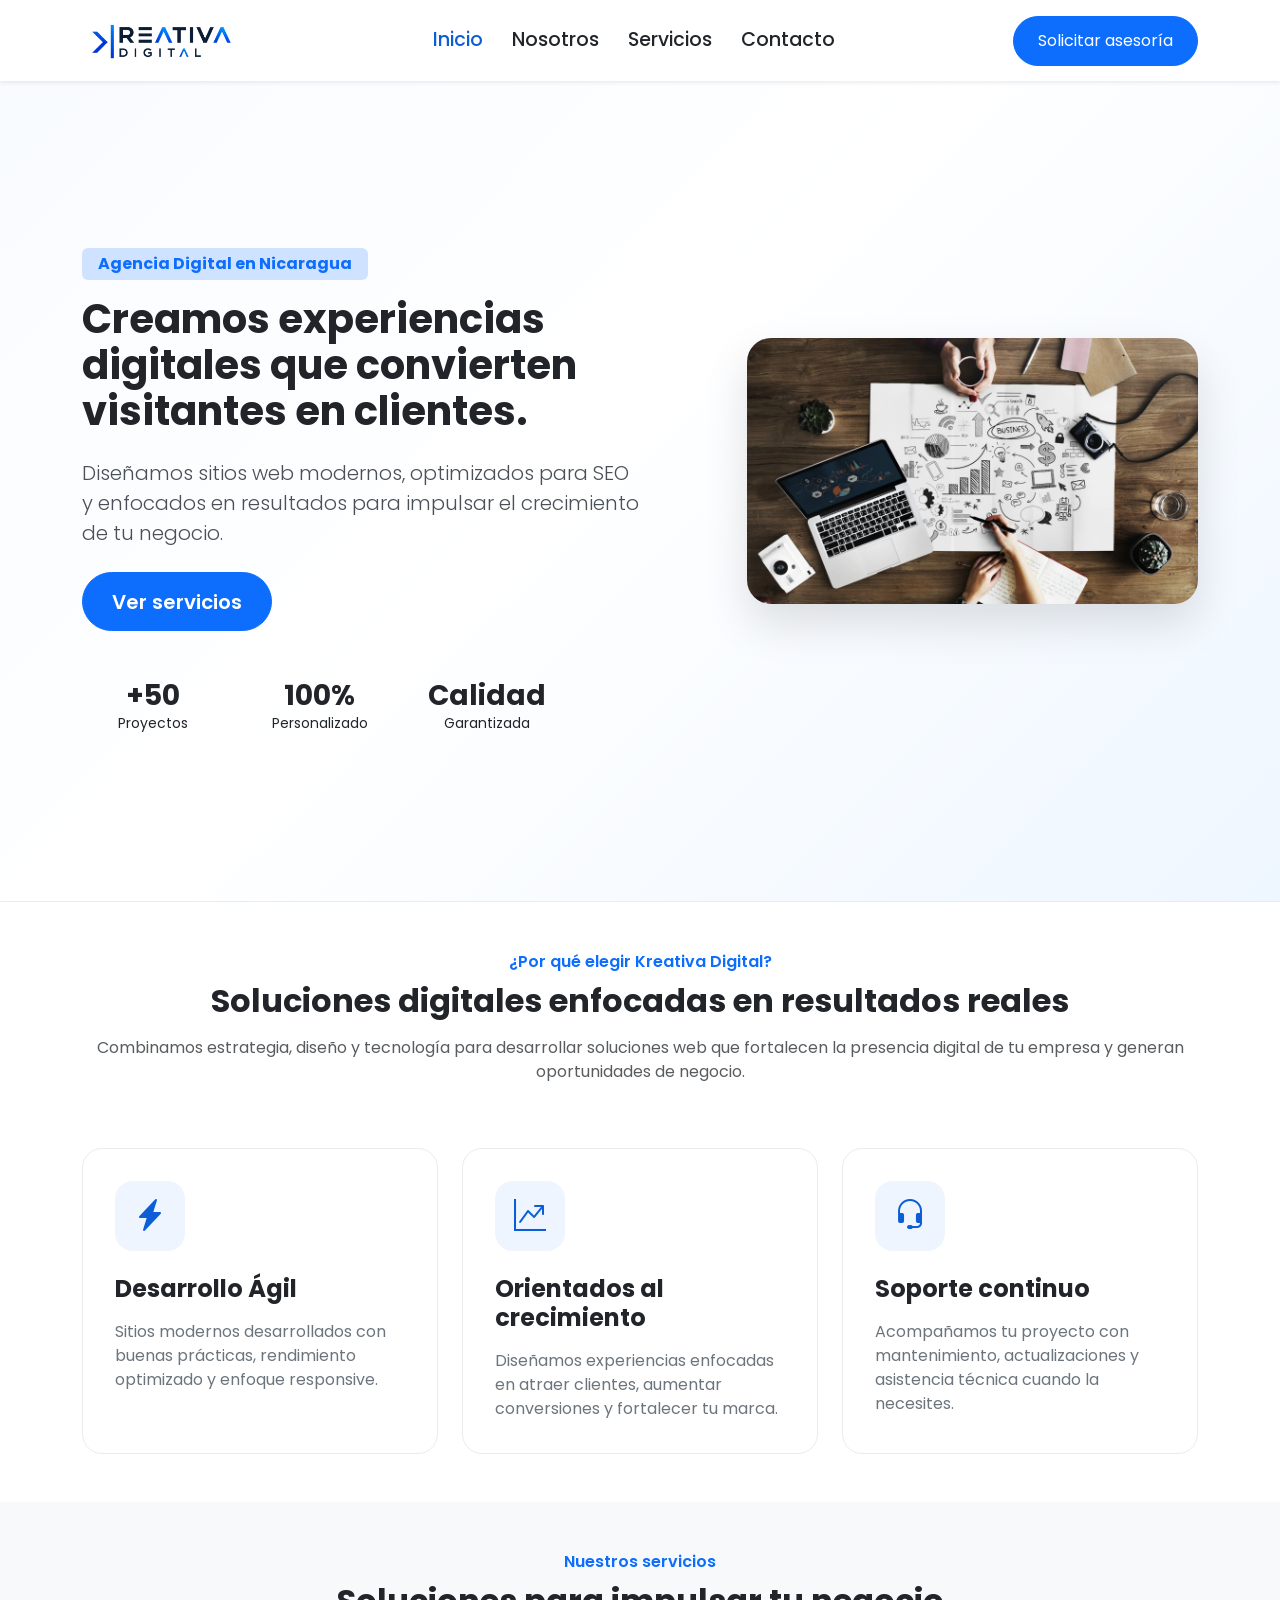
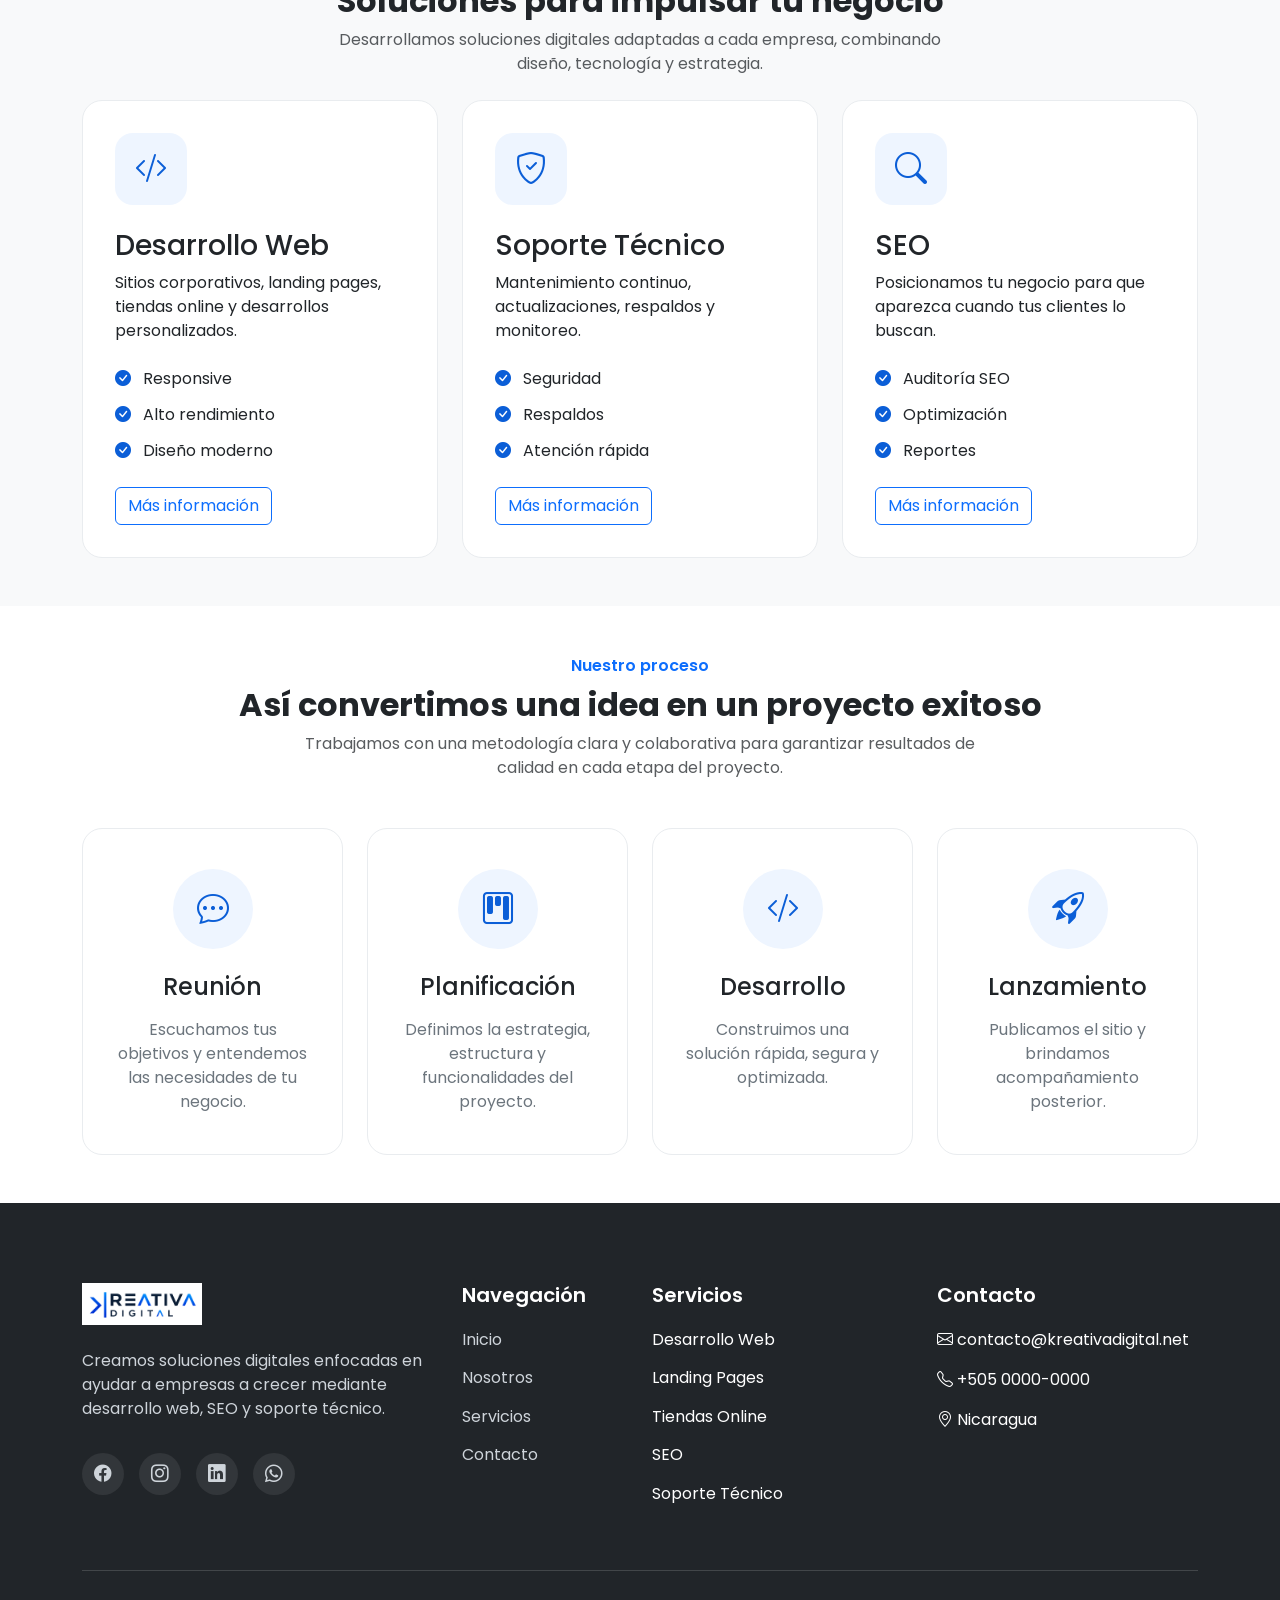
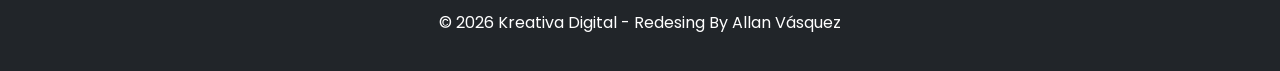
==== index.html @ 28e8c57c "Initial commit" ====
<!DOCTYPE html>
<html lang="es">

<head>

    <meta charset="UTF-8">
    <meta name="viewport" content="width=device-width, initial-scale=1">

    <title>Kreativa Digital | Desarrollo Web Profesional</title>

    <meta name="description"
        content="Desarrollo web profesional, SEO y soporte técnico para impulsar el crecimiento digital de tu negocio.">

    <!-- Bootstrap -->
    <link href="https://cdn.jsdelivr.net/npm/bootstrap@5.3.8/dist/css/bootstrap.min.css" rel="stylesheet">

    <!-- Bootstrap Icons -->
    <link rel="stylesheet"
        href="https://cdn.jsdelivr.net/npm/bootstrap-icons@1.13.1/font/bootstrap-icons.min.css">

    <!-- Google Fonts -->
    <link rel="preconnect" href="https://fonts.googleapis.com">

    <link rel="preconnect" href="https://fonts.gstatic.com" crossorigin>

    <link href="https://fonts.googleapis.com/css2?family=Poppins:wght@300;400;500;600;700&display=swap"
        rel="stylesheet">

    <!-- CSS -->
    <link rel="stylesheet" href="assets/css/variables.css">
    <link rel="stylesheet" href="assets/css/style.css">
    <link rel="stylesheet" href="assets/css/responsive.css">

</head>

<body>

    <!-- Navbar -->
     
    <header class="sticky-top">
    <nav id="mainNavbar" class="navbar navbar-expand-lg navbar-light bg-white shadow-sm py-6">
        <div class="container">

            <!-- Logo -->
            <a class="navbar-brand fw-bold" href="index.html">
                <img
                    src="assets/img/logo/logo.png"
                    alt="Kreativa Digital"
                    height="42">
            </a>

            <!-- Botón móvil -->
            <button
                class="navbar-toggler"
                type="button"
                data-bs-toggle="collapse"
                data-bs-target="#navbarContent"
                aria-controls="navbarContent"
                aria-expanded="false"
                aria-label="Abrir menú">

                <span class="navbar-toggler-icon"></span>

            </button>

            <!-- Menú -->

            <div class="collapse navbar-collapse" id="navbarContent">

                <ul class="navbar-nav mx-auto mb-2 mb-lg-0">

                    <li class="nav-item">
                        <a class="nav-link active" href="index.html">
                            Inicio
                        </a>
                    </li>

                    <li class="nav-item">
                        <a class="nav-link" href="nosotros.html">
                            Nosotros
                        </a>
                    </li>

                    <li class="nav-item">
                        <a class="nav-link" href="servicios.html">
                            Servicios
                        </a>
                    </li>

                    <li class="nav-item">
                        <a class="nav-link" href="contacto.html">
                            Contacto
                        </a>
                    </li>

                </ul>

                <a
                    href="contacto.html"
                    class="btn btn-primary px-4">

                    Solicitar asesoría

                </a>

            </div>

        </div>
    </nav>
</header>


    <main>

        <!-- Hero -->

        <section id="hero" class="py-5">
    <div class="container">

        <div class="row align-items-center gy-5">

            <!-- Contenido -->

            <div class="col-lg-7">

                <span class="badge bg-primary-subtle text-primary mb-3 px-3 py-2">
                    Agencia Digital en Nicaragua
                </span>

                <h1 class="display-4.5 fw-bold mb-4">
                    Creamos experiencias digitales que convierten visitantes en clientes.
                </h1>

                <p class="lead mb-4">
                    Diseñamos sitios web modernos, optimizados para SEO y enfocados en resultados para impulsar el crecimiento de tu negocio.
                </p>

                <div class="d-flex flex-wrap gap-3 mb-5">


                    <a href="servicios.html" class="btn btn-primary btn-lg">
                        Ver servicios
                    </a>

                </div>

                <div class="row text-center mt-5 hero-stats">

                    <div class="col-4">
                        <h3 class="fw-bold mb-0">+50</h3>
                        <small>Proyectos</small>
                    </div>

                    <div class="col-4">
                        <h3 class="fw-bold mb-0">100%</h3>
                        <small>Personalizado</small>
                    </div>

                    <div class="col-4">
                        <h3 class="fw-bold mb-0">Calidad</h3>
                        <small>Garantizada</small>
                    </div>

                </div>

            </div>

            <!-- Imagen -->

           <div class="col-lg-5 text-center">

    <img
        src="assets/img/hero/hero.webp"
        alt="Equipo de Kreativa Digital trabajando en proyectos digitales"
        class="img-fluid hero-image">

</div>

        </div>

    </div>
</section>

        <!-- Value Proposition -->
        <section id="value-proposition" class="py-5">

    <div class="container">

        <!-- Encabezado -->

        <div class="row justify-content-center text-center mb-5">

            <div class="col-lg-7.5">

                <span class="text-primary fw-semibold">
                    ¿Por qué elegir Kreativa Digital?
                </span>

                <h2 class="fw-bold mt-2 mb-3">
                    Soluciones digitales enfocadas en resultados reales
                </h2>

                <p class="text-muted">
                    Combinamos estrategia, diseño y tecnología para desarrollar
                    soluciones web que fortalecen la presencia digital de tu empresa
                    y generan oportunidades de negocio.
                </p>

            </div>

        </div>

        <!-- Tarjetas -->

        <div class="row g-4">

            <!-- Card 1 -->

            <div class="col-md-6 col-lg-4">

                <div class="value-card h-100">

                    <div class="value-icon">
                        <i class="bi bi-lightning-charge-fill"></i>
                    </div>

                    <h4>Desarrollo Ágil</h4>

                    <p>
                        Sitios modernos desarrollados con buenas prácticas,
                        rendimiento optimizado y enfoque responsive.
                    </p>

                </div>

            </div>

            <!-- Card 2 -->

            <div class="col-md-6 col-lg-4">

                <div class="value-card h-100">

                    <div class="value-icon">
                        <i class="bi bi-graph-up-arrow"></i>
                    </div>

                    <h4>Orientados al crecimiento</h4>

                    <p>
                        Diseñamos experiencias enfocadas en atraer clientes,
                        aumentar conversiones y fortalecer tu marca.
                    </p>

                </div>

            </div>

            <!-- Card 3 -->

            <div class="col-md-6 col-lg-4">

                <div class="value-card h-100">

                    <div class="value-icon">
                        <i class="bi bi-headset"></i>
                    </div>

                    <h4>Soporte continuo</h4>

                    <p>
                        Acompañamos tu proyecto con mantenimiento,
                        actualizaciones y asistencia técnica cuando la necesites.
                    </p>

                </div>

            </div>

        </div>

    </div>

</section>


        <!-- Featured Services -->

        <section id="featured-services" class="py-5">

    <div class="container">

        <div class="text-center mb-4">

            <span class="text-primary fw-semibold">
                Nuestros servicios
            </span>

            <h2 class="fw-bold mt-2">
                Soluciones para impulsar tu negocio
            </h2>

            <p class="text-muted mx-auto" style="max-width:650px;">
                Desarrollamos soluciones digitales adaptadas a cada empresa,
                combinando diseño, tecnología y estrategia.
            </p>

        </div>

        <div class="row g-4">

            <!-- Desarrollo Web -->

            <div class="col-lg-4">

                <div class="service-card h-100">

                    <div class="service-icon">
                        <i class="bi bi-code-slash"></i>
                    </div>

                    <h3>Desarrollo Web</h3>

                    <p>
                        Sitios corporativos, landing pages,
                        tiendas online y desarrollos personalizados.
                    </p>

                    <ul class="list-unstyled">

                        <li><i class="bi bi-check-circle-fill"></i> Responsive</li>

                        <li><i class="bi bi-check-circle-fill"></i> Alto rendimiento</li>

                        <li><i class="bi bi-check-circle-fill"></i> Diseño moderno</li>

                    </ul>

                    <a href="servicios.html" class="btn btn-outline-primary">
                        Más información
                    </a>

                </div>

            </div>

            <!-- Soporte -->

            <div class="col-lg-4">

                <div class="service-card h-100">

                    <div class="service-icon">

                        <i class="bi bi-shield-check"></i>

                    </div>

                    <h3>Soporte Técnico</h3>

                    <p>

                        Mantenimiento continuo,
                        actualizaciones,
                        respaldos y monitoreo.

                    </p>

                    <ul class="list-unstyled">

                        <li><i class="bi bi-check-circle-fill"></i> Seguridad</li>

                        <li><i class="bi bi-check-circle-fill"></i> Respaldos</li>

                        <li><i class="bi bi-check-circle-fill"></i> Atención rápida</li>

                    </ul>

                    <a href="servicios.html" class="btn btn-outline-primary">

                        Más información

                    </a>

                </div>

            </div>

            <!-- SEO -->

            <div class="col-lg-4">

                <div class="service-card h-100">

                    <div class="service-icon">

                        <i class="bi bi-search"></i>

                    </div>

                    <h3>SEO</h3>

                    <p>

                        Posicionamos tu negocio para que
                        aparezca cuando tus clientes lo buscan.

                    </p>

                    <ul class="list-unstyled">

                        <li><i class="bi bi-check-circle-fill"></i> Auditoría SEO</li>

                        <li><i class="bi bi-check-circle-fill"></i> Optimización</li>

                        <li><i class="bi bi-check-circle-fill"></i> Reportes</li>

                    </ul>

                    <a href="servicios.html" class="btn btn-outline-primary">

                        Más información

                    </a>

                </div>

            </div>

        </div>

    </div>

</section>

        <!-- Why Choose Us -->



        <!-- Process -->

        <section id="work-process" class="py-5">

    <div class="container">

        <div class="text-center mb-5">

            <span class="text-primary fw-semibold">
                Nuestro proceso
            </span>

            <h2 class="fw-bold mt-2">
                Así convertimos una idea en un proyecto exitoso
            </h2>

            <p class="text-muted mx-auto" style="max-width:700px;">
                Trabajamos con una metodología clara y colaborativa para garantizar
                resultados de calidad en cada etapa del proyecto.
            </p>

        </div>

        <div class="row g-4">

            <div class="col-md-6 col-lg-3">

                <div class="process-card">

                    

                    <div class="process-icon">
                        <i class="bi bi-chat-dots"></i>
                    </div>

                    <h4>Reunión</h4>

                    <p>
                        Escuchamos tus objetivos y entendemos las necesidades de tu negocio.
                    </p>

                </div>

            </div>

            <div class="col-md-6 col-lg-3">

                <div class="process-card">

                    

                    <div class="process-icon">
                        <i class="bi bi-kanban"></i>
                    </div>

                    <h4>Planificación</h4>

                    <p>
                        Definimos la estrategia, estructura y funcionalidades del proyecto.
                    </p>

                </div>

            </div>

            <div class="col-md-6 col-lg-3">

                <div class="process-card">

                    

                    <div class="process-icon">
                        <i class="bi bi-code-slash"></i>
                    </div>

                    <h4>Desarrollo</h4>

                    <p>
                        Construimos una solución rápida, segura y optimizada.
                    </p>

                </div>

            </div>

            <div class="col-md-6 col-lg-3">

                <div class="process-card">

                   

                    <div class="process-icon">
                        <i class="bi bi-rocket-takeoff"></i>
                    </div>

                    <h4>Lanzamiento</h4>

                    <p>
                        Publicamos el sitio y brindamos acompañamiento posterior.
                    </p>

                </div>

            </div>

        </div>

    </div>

</section>

        <!-- Clients -->



        <!-- Testimonials -->

    </main>



    <!-- Footer -->

    <footer id="footer">

    <div class="container">

        <div class="row gy-5">

            <!-- Empresa -->

            <div class="col-lg-4">

                <a href="index.html" class="footer-logo">

                    <img
                        src="assets/img/logo/logo.png"
                        alt="Kreativa Digital"
                        height="42">

                </a>

                <p class="mt-4">

                    Creamos soluciones digitales enfocadas en ayudar a empresas
                    a crecer mediante desarrollo web, SEO y soporte técnico.

                </p>

                <div class="social-links">

                    <a href="#"><i class="bi bi-facebook"></i></a>

                    <a href="#"><i class="bi bi-instagram"></i></a>

                    <a href="#"><i class="bi bi-linkedin"></i></a>

                    <a href="#"><i class="bi bi-whatsapp"></i></a>

                </div>

            </div>

            <!-- Navegación -->

            <div class="col-lg-2 col-md-6">

                <h5>Navegación</h5>

                <ul class="list-unstyled">

                    <li><a href="index.html">Inicio</a></li>

                    <li><a href="nosotros.html">Nosotros</a></li>

                    <li><a href="servicios.html">Servicios</a></li>

                    <li><a href="contacto.html">Contacto</a></li>

                </ul>

            </div>

            <!-- Servicios -->

            <div class="col-lg-3 col-md-6">

                <h5>Servicios</h5>

                <ul class="list-unstyled">

                    <li>Desarrollo Web</li>

                    <li>Landing Pages</li>

                    <li>Tiendas Online</li>

                    <li>SEO</li>

                    <li>Soporte Técnico</li>

                </ul>

            </div>

            <!-- Contacto -->

            <div class="col-lg-3">

                <h5>Contacto</h5>

                <ul class="list-unstyled">

                    <li>
                        <i class="bi bi-envelope"></i>
                        contacto@kreativadigital.net
                    </li>

                    <li class="mt-3">
                        <i class="bi bi-telephone"></i>
                        +505 0000-0000
                    </li>

                    <li class="mt-3">
                        <i class="bi bi-geo-alt"></i>
                        Nicaragua
                    </li>

                </ul>

            </div>

        </div>

        <hr>

        <div class="text-center py-3">

            © 2026 Kreativa Digital - Redesing By Allan Vásquez

        </div>

    </div>

</footer>

    <script src="https://cdn.jsdelivr.net/npm/bootstrap@5.3.8/dist/js/bootstrap.bundle.min.js"></script>

    <script src="assets/js/main.js"></script>

</body>

</html>
---- assets/css/variables.css ----
:root{

    --primary-color:#0B5ED7;
    --secondary-color:#F8F9FA;
    --accent-color:#FFC107;

    --dark:#212529;
    --white:#FFFFFF;
    --gray:#6C757D;

    --font-family:'Poppins',sans-serif;

    --transition:.3s ease;

    --container-width:1200px;

}
---- assets/css/style.css ----
body{

    font-family:var(--font-family);
    color:var(--dark);
    background:var(--white);
    overflow-x:hidden;

}

section{

    padding:100px 0;

}

img{

    max-width:100%;
    display:block;

}

a{

    text-decoration:none;

}

.btn{

    transition:var(--transition);

}
/* ==========================
   NAVBAR
========================== */

.navbar {
    transition: all .3s ease;
}

.navbar-brand img {
    height: 55px;
    
}

.navbar-nav .nav-link {
    font-weight: 500;
    color: var(--dark);
    margin: 0 .4rem;
    transition: var(--transition);
    font-size:1.2rem;
}

.navbar-nav .nav-link:hover,
.navbar-nav .nav-link.active {
    color: var(--primary-color);
}

.navbar .btn {
    border-radius: 45px;
     padding:.75rem 1.9rem;
}

.navbar-toggler {

    width:46px;

    height:46px;

    border-radius:12px;

    background:#f5f8fc;


}

.navbar-toggler:focus {
    box-shadow: none;
}

/* ==========================
   HERO
========================== */

#hero {
    min-height: calc(100vh - 80px);
    display: flex;
    align-items: center;
    background: linear-gradient(
        135deg,
        #f8fbff 0%,
        #ffffff 45%,
        #eef6ff 100%
    );
}

#hero h1 {
    line-height: 1.15;
    max-width: 520px;
}
#hero .badge{
    font-size: 1rem;
}
#hero .lead {
    max-width: 560px;
}
#hero .lead{
    color: #495057;
}
#hero .btn {
    border-radius: 50px;
    padding: .85rem 1.8rem;
    font-weight: 600;
}
#hero .row h3{
    margin-bottom: .35rem;
}
#hero .col-4{
    display: flex;
    flex-direction: column;
    align-items: center;
}
#hero .col-4 h3,
#hero .col-4 small{
    text-align: center;
    width: 100%;
}
#hero img {
    max-width: 600px;
    margin-inline: auto;
}
.hero-stats{
    max-width: 500px;
}
.hero-image{
    transform: translateY(-20px);
}
/*==========================
HERO IMAGE
==========================*/

.hero-image{
    width: 100%;
    max-width: 800px;
    height: auto;
    display: block;
    margin: 0 auto;
    border-radius: 24px;
    box-shadow: 0 20px 45px rgba(0,0,0,.12);
}

/* ==========================
   VALUE PROPOSITION
========================== */

#value-proposition{
    background:#ffffff;
    border-top:1px solid #e9ecef;
}

.value-card{

    background:#ffffff;

    border:1px solid #e9ecef;

    border-radius:20px;

    padding:2rem;

    transition:all .3s ease;

    height:100%;

}

.value-card:hover{

    transform:translateY(-4px);

    border-color:var(--primary-color);

    box-shadow:0 18px 35px rgba(13,110,253,.12);


}

.value-icon{

    width:70px;

    height:70px;

    border-radius:18px;

    background:#eef5ff;

    color:var(--primary-color);

    display:flex;

    justify-content:center;

    align-items:center;

    font-size:2rem;

    margin-bottom:1.5rem;

}

.value-card h4{

    margin-bottom:1rem;

    font-weight:700;

}

.value-card p{

    margin:0;

    color:#6c757d;

}
/* ==========================
   FEATURED SERVICES
========================== */

#featured-services{

    background:#f8f9fa;

}

.service-card{

    background:#fff;

    border-radius:20px;

    padding:2rem;

    border:1px solid #e9ecef;

    transition:all .3s ease;

}

.service-card:hover{

    transform:translateY(-4px);

    border-color:var(--primary-color);

    box-shadow:0 18px 35px rgba(13,110,253,.12);

}

.service-icon{

    width:72px;

    height:72px;

    border-radius:18px;

    background:#eef5ff;

    color:var(--primary-color);

    display:flex;

    justify-content:center;

    align-items:center;

    font-size:2rem;

    margin-bottom:1.5rem;

}

.service-card ul{

    margin:1.5rem 0;

}

.service-card li{

    margin-bottom:.75rem;

}

.service-card li i{

    color:var(--primary-color);

    margin-right:.5rem;

}
/* ==========================
   WORK PROCESS
========================== */

#work-process{
    background:#ffffff;
}

.process-card{

    position:relative;

    background:#ffffff;

    border:1px solid #e9ecef;

    border-radius:20px;

    padding:2.5rem 2rem;

    text-align:center;

    height:100%;

    transition:.3s;

}

.process-card:hover{

    transform:translateY(-5px);

    border-color:var(--primary-color);

    box-shadow:0 18px 35px rgba(13,110,253,.12);

}

.process-number{

    position:absolute;

    top:20px;

    right:20px;

    font-size:.9rem;

    font-weight:700;

    color:#adb5bd;

}

.process-icon{

    width:80px;

    height:80px;

    margin:auto;

    margin-bottom:1.5rem;

    border-radius:50%;

    background:#eef5ff;

    color:var(--primary-color);

    display:flex;

    align-items:center;

    justify-content:center;

    font-size:2rem;

}

.process-card h4{

    margin-bottom:1rem;

}

.process-card p{

    color:#6c757d;

    margin:0;

}
/* ==========================
   FOOTER
========================== */

#footer{

    background:#212529;

    color:#ffffff;

    padding:80px 0 20px;

}

#footer p{

    color:#ced4da;

}

#footer h5{

    margin-bottom:1.3rem;

    font-weight:600;

}

#footer ul li{

    margin-bottom:.9rem;

}

#footer a{

    color:#ced4da;

    transition:.3s;

}

#footer a:hover{

    color:#ffffff;

}

.footer-logo img{

    height:42px;

}

.social-links{

    display:flex;

    gap:15px;

    margin-top:2rem;

}

.social-links a{

    width:42px;

    height:42px;

    border-radius:50%;

    background:rgba(255,255,255,.08);

    display:flex;

    align-items:center;

    justify-content:center;

    font-size:1.1rem;

    transition:.3s;

}

.social-links a:hover{

    background:var(--primary-color);

}

#footer hr{

    margin:3rem 0 1.5rem;

    opacity:.15;

}
/*==========================
MISSION & VISION
==========================*/

.info-card{

    background:#fff;

    border:1px solid #e9ecef;

    border-radius:20px;

    padding:2.5rem;

    transition:.3s;

    height:100%;

}

.info-card:hover{

    transform:translateY(-4px);

    border-color:var(--primary-color);

    box-shadow:0 18px 35px rgba(13,110,253,.12);

}

.info-icon{

    width:70px;

    height:70px;

    border-radius:18px;

    background:#eef5ff;

    display:flex;

    justify-content:center;

    align-items:center;

    color:var(--primary-color);

    font-size:2rem;

    margin-bottom:1.5rem;

}
/*==========================
VALUES
==========================*/

.value-item{

    background:#fff;

    border-radius:18px;

    text-align:center;

    padding:2rem;

    transition:.3s;

    border:1px solid #e9ecef;

}

.value-item:hover{

    transform:translateY(-4px);

    border-color:var(--primary-color);

    box-shadow:0 18px 35px rgba(13,110,253,.12);

}

.value-item i{

    font-size:2.5rem;

    color:var(--primary-color);

    margin-bottom:1rem;

    display:block;

}
/*==========================
TEAM
==========================*/

.team-card{

    background:#fff;

    border:1px solid #e9ecef;

    border-radius:20px;

    padding:2.5rem;

    text-align:center;

    transition:.3s;

}

.team-card:hover{

    transform:translateY(-4px);

    border-color:var(--primary-color);

    box-shadow:0 18px 35px rgba(13,110,253,.12);

}

.team-avatar{

    width:90px;

    height:90px;

    border-radius:50%;

    background:#eef5ff;

    color:var(--primary-color);

    display:flex;

    justify-content:center;

    align-items:center;

    margin:0 auto 1.5rem;

    font-size:2.5rem;

}
/*==========================
CONTACT
==========================*/

.contact-item{

    display:flex;

    align-items:flex-start;

    gap:1rem;

    margin-bottom:2rem;

}

.contact-item i{

    width:55px;

    height:55px;

    border-radius:16px;

    background:#eef5ff;

    color:var(--primary-color);

    display:flex;

    justify-content:center;

    align-items:center;

    font-size:1.3rem;

}

.contact-item p{

    margin:0;

    color:#6c757d;

}

.contact-form{

    background:#fff;

    padding:2rem;

    border-radius:20px;

    border:1px solid #e9ecef;

    box-shadow:0 10px 30px rgba(0,0,0,.05);

}

.contact-form .form-control{

    border-radius:12px;

    padding:.85rem 1rem;

    border:1px solid #dee2e6;

    transition:.3s;

}

.contact-form .form-control:focus{

    border-color:var(--primary-color);

    box-shadow:0 0 0 .2rem rgba(13,110,253,.15);

}
/*==========================
ABOUT IMAGE
==========================*/

.about-image{

    width:100%;

    max-height:500px;

    object-fit:cover;

    border-radius:24px;

    box-shadow:0 20px 45px rgba(0,0,0,.12);

}
---- assets/css/responsive.css ----
@media (max-width:991.98px){

    section{

        padding:80px 0;

    }


/* ==========================
       MOBILE
    ========================== */

    /* ==========================
       NAVBAR MOBILE
    ========================== */

    .navbar{
        padding: .9rem 0;
    }

    .navbar-brand img{
        height:42px;
    }

    .navbar-toggler{
        padding:.4rem;
    }

    .navbar-collapse{

        margin-top:1rem;

    padding:1.25rem;

    background:#fff;

    border:1px solid #e9ecef;

    border-radius:20px;

    box-shadow:
        0 8px 20px rgba(0,0,0,.06),
        0 20px 50px rgba(0,0,0,.10);

    }

    .navbar-nav{

        gap:0;

    }

    .navbar-nav .nav-link{

        padding:.95rem 0;

        text-align:center;

        font-size:1.05rem;

        border-radius:10px;

    }

    .navbar-nav .nav-link:hover{

        background:#f5f8fc;

    }

    .navbar .btn{


    width:100%;

    margin-top:1rem;

    padding:1rem;

    font-size:1rem;

    font-weight:600;

    }
    .navbar-nav .nav-item{

    border-bottom:1px solid #f1f3f5;

}

.navbar-nav .nav-item:last-child{

    border-bottom:none;

}
.navbar-nav .nav-link{

    transition:background .25s ease,color .25s ease;

}
}
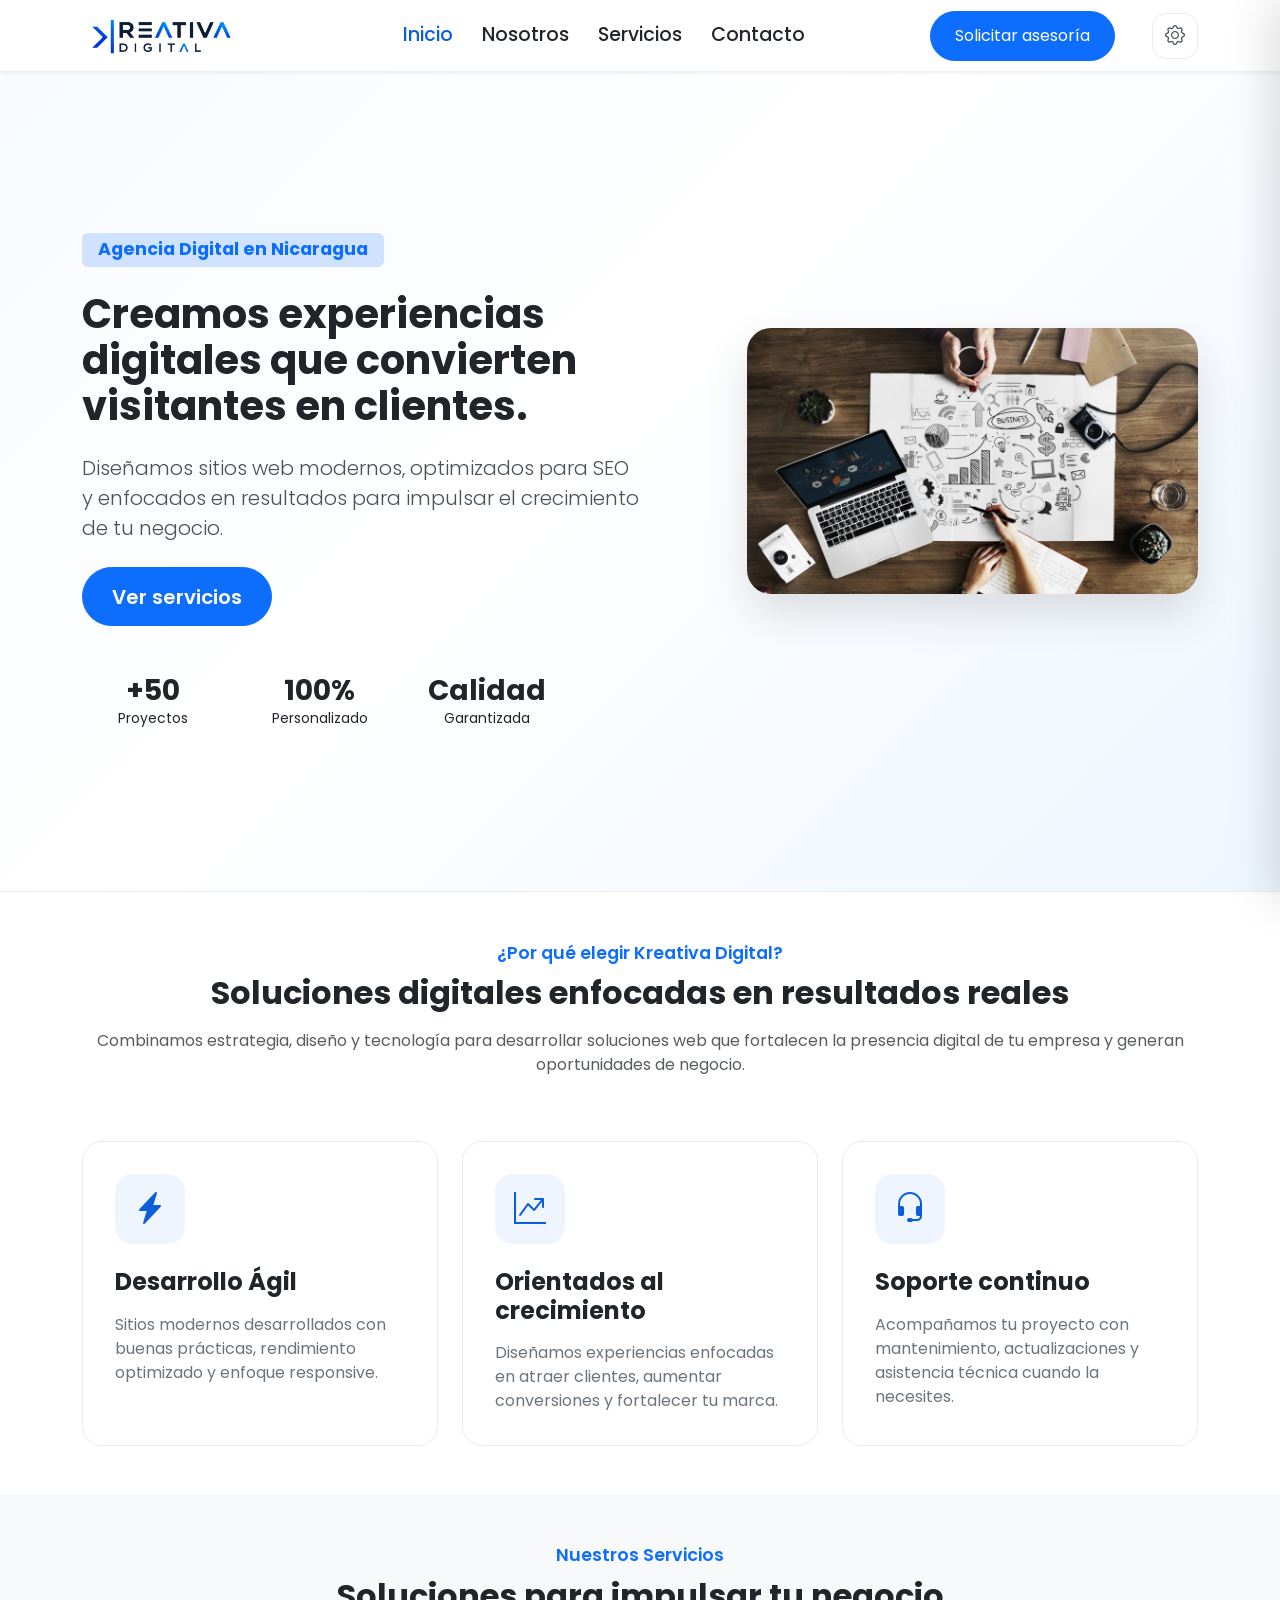
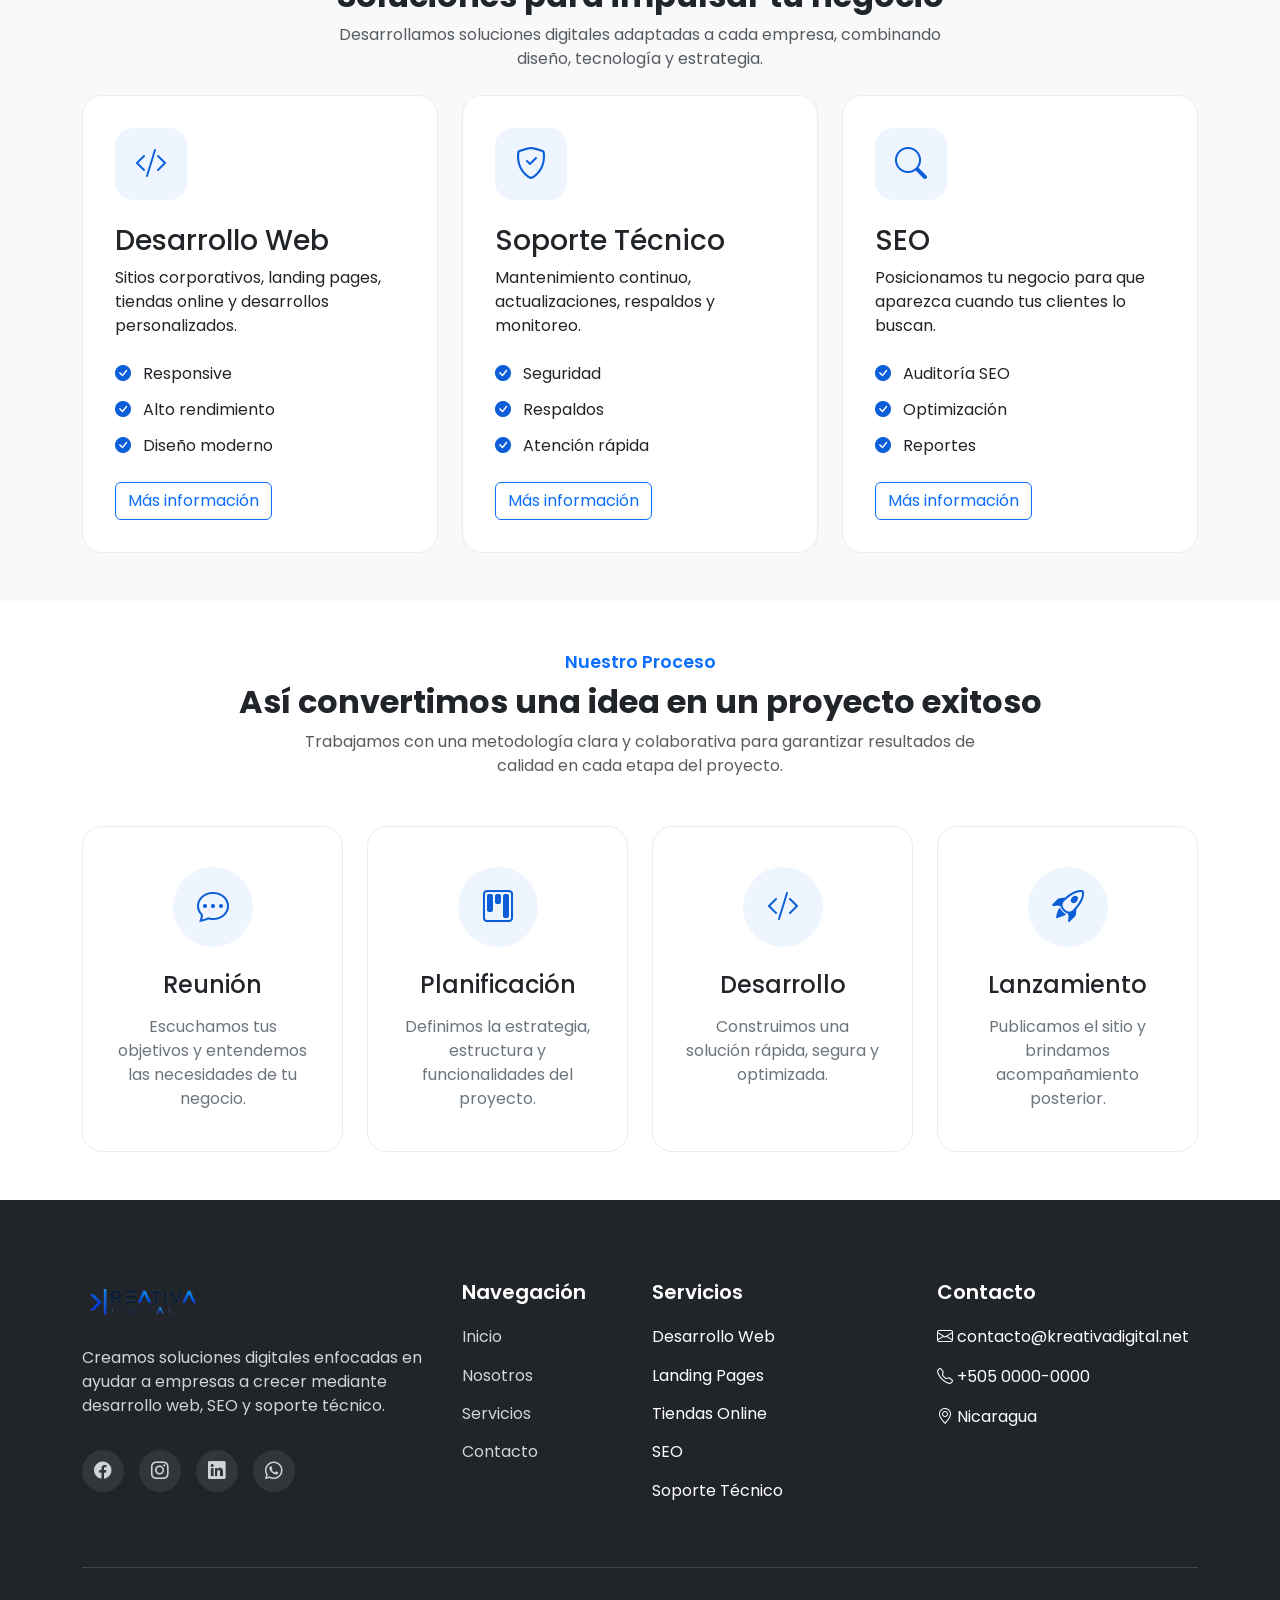
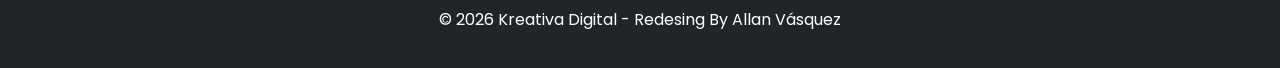
==== commit a3bfade6: "Update website design and dark mode" ====
--- a/index.html
+++ b/index.html
@@ -1,11 +1,14 @@
 <!DOCTYPE html>
-<html lang="es">
+<html lang="es" data-bs-theme="dark">
 
 <head>
 
     <meta charset="UTF-8">
     <meta name="viewport" content="width=device-width, initial-scale=1">
-
+        <script>
+            const savedTheme = localStorage.getItem("theme") || "light";
+            document.documentElement.setAttribute("data-bs-theme", savedTheme);
+        </script>
     <title>Kreativa Digital | Desarrollo Web Profesional</title>
 
     <meta name="description"
@@ -38,78 +41,197 @@
     <!-- Navbar -->
      
     <header class="sticky-top">
-    <nav id="mainNavbar" class="navbar navbar-expand-lg navbar-light bg-white shadow-sm py-6">
+    <nav id="mainNavbar" class="navbar navbar-expand-lg shadow-sm py-6">
         <div class="container">
 
             <!-- Logo -->
             <a class="navbar-brand fw-bold" href="index.html">
                 <img
-                    src="assets/img/logo/logo.png"
-                    alt="Kreativa Digital"
-                    height="42">
+    id="themeLogo"
+    src="assets/img/logo/logo.png"
+    alt="Kreativa Digital"
+    height="42">
             </a>
 
-            <!-- Botón móvil -->
-            <button
-                class="navbar-toggler"
-                type="button"
-                data-bs-toggle="collapse"
-                data-bs-target="#navbarContent"
-                aria-controls="navbarContent"
-                aria-expanded="false"
-                aria-label="Abrir menú">
-
-                <span class="navbar-toggler-icon"></span>
-
-            </button>
+           <!-- Controles de navegación y preferencias -->
+
+<div class="navbar-controls">
+
+    <!-- Botón móvil -->
+
+    <button
+        class="navbar-toggler"
+        type="button"
+        data-bs-toggle="collapse"
+        data-bs-target="#navbarContent"
+        aria-controls="navbarContent"
+        aria-expanded="false"
+        aria-label="Abrir menú">
+
+        <span class="navbar-toggler-icon"></span>
+
+    </button>
+
+    <!-- Configuración -->
+
+    <button
+        type="button"
+        class="settings-toggle"
+        aria-label="Abrir configuración"
+        aria-expanded="false">
+
+        <i class="bi bi-gear"></i>
+
+    </button>
+
+</div>
 
             <!-- Menú -->
 
             <div class="collapse navbar-collapse" id="navbarContent">
 
-                <ul class="navbar-nav mx-auto mb-2 mb-lg-0">
-
-                    <li class="nav-item">
-                        <a class="nav-link active" href="index.html">
-                            Inicio
-                        </a>
-                    </li>
-
-                    <li class="nav-item">
-                        <a class="nav-link" href="nosotros.html">
-                            Nosotros
-                        </a>
-                    </li>
-
-                    <li class="nav-item">
-                        <a class="nav-link" href="servicios.html">
-                            Servicios
-                        </a>
-                    </li>
-
-                    <li class="nav-item">
-                        <a class="nav-link" href="contacto.html">
-                            Contacto
-                        </a>
-                    </li>
-
-                </ul>
-
-                <a
-                    href="contacto.html"
-                    class="btn btn-primary px-4">
-
-                    Solicitar asesoría
-
-                </a>
-
-            </div>
+    <ul class="navbar-nav mx-auto mb-2 mb-lg-0">
+
+        <li class="nav-item">
+            <a class="nav-link active" href="index.html">
+                Inicio
+            </a>
+        </li>
+
+        <li class="nav-item">
+            <a class="nav-link" href="nosotros.html">
+                Nosotros
+            </a>
+        </li>
+
+        <li class="nav-item">
+            <a class="nav-link" href="servicios.html">
+                Servicios
+            </a>
+        </li>
+
+        <li class="nav-item">
+            <a class="nav-link" href="contacto.html">
+                Contacto
+            </a>
+        </li>
+
+    </ul>
+
+    <a
+        href="contacto.html"
+        class="btn btn-primary px-4">
+
+        Solicitar asesoría
+
+    </a>
+
+</div>
 
         </div>
     </nav>
 </header>
 
-
+<!-- Panel de preferencias -->
+
+<aside
+    id="settingsPanel"
+    class="settings-panel"
+    aria-hidden="true">
+
+    <!-- Encabezado -->
+
+    <div class="settings-panel-header">
+
+        <h3>Preferencias</h3>
+
+        <button
+            type="button"
+            class="settings-close"
+            aria-label="Cerrar configuración">
+
+            <i class="bi bi-x-lg"></i>
+
+        </button>
+
+    </div>
+
+    <!-- Contenido -->
+
+    <div class="settings-panel-body">
+
+        <!-- Tema -->
+
+        <div class="settings-option">
+
+            <div class="settings-option-info">
+
+                <i class="bi bi-circle-half"></i>
+
+                <div>
+
+                    <span class="settings-option-title">
+                        Tema
+                    </span>
+
+                    <small>
+                        Personaliza la apariencia
+                    </small>
+
+                </div>
+
+            </div>
+
+            <!-- Aquí irá posteriormente el control de tema -->
+
+            <button
+                type="button"
+                class="theme-control"
+                aria-label="Cambiar tema">
+
+                <i class="bi bi-sun"></i>
+
+            </button>
+
+        </div>
+
+        <!-- Idioma -->
+
+        <div class="settings-option">
+
+            <div class="settings-option-info">
+
+                <i class="bi bi-translate"></i>
+
+                <div>
+
+                    <span class="settings-option-title">
+                        Idioma
+                    </span>
+
+                    <small>
+                        Español
+                    </small>
+
+                </div>
+
+            </div>
+
+            <i class="bi bi-chevron-right settings-chevron"></i>
+
+        </div>
+
+    </div>
+
+</aside>
+
+<!-- Fondo al abrir configuración -->
+
+<div
+    id="settingsOverlay"
+    class="settings-overlay"
+    aria-hidden="true">
+</div>
     <main>
 
         <!-- Hero -->
@@ -123,7 +245,7 @@
 
             <div class="col-lg-7">
 
-                <span class="badge bg-primary-subtle text-primary mb-3 px-3 py-2">
+                <span class="badge bg-primary-subtle text-primary mb-4 px-3 py-2">
                     Agencia Digital en Nicaragua
                 </span>
 
@@ -191,10 +313,10 @@
         <div class="row justify-content-center text-center mb-5">
 
             <div class="col-lg-7.5">
-
-                <span class="text-primary fw-semibold">
-                    ¿Por qué elegir Kreativa Digital?
-                </span>
+            <span class="section-label text-primary fw-semibold">
+                ¿Por qué elegir Kreativa Digital?
+            </span>
+            
 
                 <h2 class="fw-bold mt-2 mb-3">
                     Soluciones digitales enfocadas en resultados reales
@@ -292,8 +414,8 @@
 
         <div class="text-center mb-4">
 
-            <span class="text-primary fw-semibold">
-                Nuestros servicios
+           <span class="section-label text-primary fw-semibold">
+                Nuestros Servicios
             </span>
 
             <h2 class="fw-bold mt-2">
@@ -445,8 +567,8 @@
 
         <div class="text-center mb-5">
 
-            <span class="text-primary fw-semibold">
-                Nuestro proceso
+            <span class="section-label text-primary fw-semibold">
+                Nuestro Proceso
             </span>
 
             <h2 class="fw-bold mt-2">
@@ -571,13 +693,12 @@
             <div class="col-lg-4">
 
                 <a href="index.html" class="footer-logo">
-
-                    <img
-                        src="assets/img/logo/logo.png"
-                        alt="Kreativa Digital"
-                        height="42">
-
-                </a>
+    <img
+        id="themeFooterLogo"
+        src="assets/img/logo/logo.png"
+        alt="Kreativa Digital"
+        height="42">
+</a>
 
                 <p class="mt-4">
 
--- a/assets/css/variables.css
+++ b/assets/css/variables.css
@@ -1,17 +1,91 @@
 :root{
+
+    /* ==========================
+       BRAND
+    ========================== */
 
     --primary-color:#0B5ED7;
     --secondary-color:#F8F9FA;
     --accent-color:#FFC107;
 
+    /* ==========================
+       THEME - LIGHT
+    ========================== */
+
+    --bg-primary:#FFFFFF;
+    --bg-secondary:#F8F9FA;
+    --bg-subtle:#F8FBFF;
+
+    --surface:#FFFFFF;
+    --surface-hover:#F5F8FC;
+
+    --text-primary:#212529;
+    --text-secondary:#495057;
+    --text-muted:#6C757D;
+
+    --border-color:#E9ECEF;
+    --border-strong:#DEE2E6;
+    --border-subtle:#F1F3F5;
+
+    --primary-subtle:#EEF5FF;
+
+    --hero-bg-start:#F8FBFF;
+    --hero-bg-middle:#FFFFFF;
+    --hero-bg-end:#EEF6FF;
+
+    --shadow-color:rgba(0,0,0,.08);
+    --shadow-strong:rgba(0,0,0,.12);
+    --primary-shadow:rgba(13,110,253,.12);
+
+    /* ==========================
+       LEGACY COMPATIBILITY
+    ========================== */
+
     --dark:#212529;
     --white:#FFFFFF;
     --gray:#6C757D;
 
+    /* ==========================
+       GENERAL
+    ========================== */
+
     --font-family:'Poppins',sans-serif;
-
     --transition:.3s ease;
-
     --container-width:1200px;
 
-}+}
+
+
+/* ==========================
+   THEME - DARK
+========================== */
+
+[data-bs-theme="dark"]{
+
+    --bg-primary:#121820;
+    --bg-secondary:#181F29;
+    --bg-subtle:#151D27;
+
+    --surface:#1B2430;
+    --surface-hover:#222D3A;
+
+    --text-primary:#F1F5F9;
+    --text-secondary:#CBD5E1;
+    --text-muted:#94A3B8;
+
+    --border-color:#2B3746;
+    --border-strong:#3A4758;
+    --border-subtle:#24303D;
+
+    --primary-subtle:#132D52;
+
+    --hero-bg-start:#101A28;
+    --hero-bg-middle:#141E2B;
+    --hero-bg-end:#10233D;
+
+    --shadow-color:rgba(0,0,0,.25);
+    --shadow-strong:rgba(0,0,0,.40);
+    --primary-shadow:rgba(11,94,215,.18);
+
+}
+
--- a/assets/css/style.css
+++ b/assets/css/style.css
@@ -1,10 +1,8 @@
 body{
-
     font-family:var(--font-family);
-    color:var(--dark);
-    background:var(--white);
+    color:var(--text-primary);
+    background:var(--bg-primary);
     overflow-x:hidden;
-
 }
 
 section{
@@ -34,19 +32,64 @@
 /* ==========================
    NAVBAR
 ========================== */
-
+/* ==========================
+   NAVBAR CONTROLS
+========================== */
+
+.navbar-controls{
+    display:flex;
+    align-items:center;
+    gap:.75rem;
+
+    margin-left:auto;
+}
+@media (min-width:992px){
+
+    .navbar-controls{
+        order:3;
+        margin-left:1rem;
+    }
+
+    .navbar-collapse{
+        order:2;
+    }
+
+    .navbar-brand{
+        order:1;
+    }
+
+}
 .navbar {
-    transition: all .3s ease;
-}
-
-.navbar-brand img {
+    background: var(--surface) !important;
+    transition:
+        background-color .3s ease,
+        color .3s ease,
+        box-shadow .3s ease;
+}
+
+.navbar-brand{
+    width: 180px;
     height: 55px;
-    
+
+    display:flex;
+    align-items:center;
+}
+
+.navbar-brand img{
+    max-width:100%;
+    max-height:55px;
+
+    width:auto;
+    height:auto;
+
+    object-fit:contain;
+
+    display:block;
 }
 
 .navbar-nav .nav-link {
     font-weight: 500;
-    color: var(--dark);
+    color: var(--text-primary);
     margin: 0 .4rem;
     transition: var(--transition);
     font-size:1.2rem;
@@ -70,7 +113,7 @@
 
     border-radius:12px;
 
-    background:#f5f8fc;
+    background:var(--surface-hover);
 
 
 }
@@ -78,7 +121,315 @@
 .navbar-toggler:focus {
     box-shadow: none;
 }
-
+/* ==========================
+   NAVBAR ACTIONS
+========================== */
+
+.navbar-actions{
+    display:flex;
+
+    align-items:center;
+
+    gap:1rem;
+}
+
+
+/* ==========================
+   SETTINGS TOGGLE
+========================== */
+
+.settings-toggle{
+    width:46px;
+    height:46px;
+    margin-left: 1.3rem;
+    display:flex;
+
+    align-items:center;
+    justify-content:center;
+
+    padding:0;
+
+    border:1px solid var(--border-color);
+
+    border-radius:14px;
+
+    background:var(--surface);
+
+    color:var(--text-secondary);
+
+    cursor:pointer;
+
+    transition:
+        background-color .25s ease,
+        border-color .25s ease,
+        color .25s ease,
+        transform .25s ease,
+        box-shadow .25s ease;
+}
+
+
+.settings-toggle i{
+    font-size:1.25rem;
+
+    transition:transform .35s ease;
+}
+
+
+.settings-toggle:hover{
+    background:var(--primary-subtle);
+
+    border-color:var(--primary-color);
+
+    color:var(--primary-color);
+
+    transform:translateY(-2px);
+
+    box-shadow:0 8px 20px var(--primary-shadow);
+}
+
+
+.settings-toggle:hover i{
+    transform:rotate(45deg);
+}
+
+
+.settings-toggle:focus-visible{
+    outline:none;
+
+    border-color:var(--primary-color);
+
+    box-shadow:0 0 0 .2rem var(--primary-shadow);
+}
+/* ==========================
+   SETTINGS PANEL
+========================== */
+
+.settings-panel{
+    position:fixed;
+
+    top:0;
+    right:0;
+
+    width:320px;
+    max-width:85vw;
+    height:100vh;
+
+    background:var(--surface);
+
+    border-left:1px solid var(--border-color);
+
+    box-shadow:-12px 0 40px var(--shadow-strong);
+
+    z-index:1060;
+
+    transform:translateX(100%);
+
+    transition:transform .35s ease;
+}
+
+
+/* Panel activo */
+
+.settings-panel.active{
+    transform:translateX(0);
+}
+
+
+/* Overlay */
+
+.settings-overlay{
+    position:fixed;
+
+    inset:0;
+
+    background:rgba(0,0,0,.35);
+
+    opacity:0;
+
+    visibility:hidden;
+
+    transition:
+        opacity .3s ease,
+        visibility .3s ease;
+
+    z-index:1055;
+}
+
+
+.settings-overlay.active{
+    opacity:1;
+    visibility:visible;
+}
+
+
+/* Header */
+
+.settings-panel-header{
+    display:flex;
+
+    align-items:center;
+
+    justify-content:space-between;
+
+    padding:1.5rem;
+
+    border-bottom:1px solid var(--border-color);
+}
+
+
+.settings-panel-header h3{
+    margin:0;
+
+    color:var(--text-primary);
+
+    font-size:1.2rem;
+
+    font-weight:600;
+}
+
+
+/* Botón cerrar */
+
+.settings-close{
+    width:40px;
+    height:40px;
+
+    display:flex;
+
+    align-items:center;
+    justify-content:center;
+
+    border:1px solid var(--border-color);
+
+    border-radius:10px;
+
+    background:transparent;
+
+    color:var(--text-primary);
+
+    cursor:pointer;
+
+    transition:var(--transition);
+}
+
+
+.settings-close:hover{
+    background:var(--surface-hover);
+
+    color:var(--primary-color);
+}
+
+
+/* Contenido */
+
+.settings-panel-body{
+    padding:1rem;
+}
+
+
+/* Opciones */
+
+.settings-option{
+    display:flex;
+
+    align-items:center;
+
+    justify-content:space-between;
+
+    gap:1rem;
+
+    padding:1.1rem 1rem;
+
+    border-bottom:1px solid var(--border-subtle);
+}
+
+
+.settings-option-info{
+    display:flex;
+
+    align-items:center;
+
+    gap:.9rem;
+}
+
+
+.settings-option-info > i{
+    font-size:1.3rem;
+
+    color:var(--primary-color);
+}
+
+
+.settings-option-info div{
+    display:flex;
+
+    flex-direction:column;
+
+    gap:.15rem;
+}
+
+
+.settings-option-title{
+    color:var(--text-primary);
+
+    font-weight:500;
+}
+
+
+.settings-option small{
+    color:var(--text-muted);
+}
+
+
+/* Control temporal del tema */
+
+.theme-control{
+    width:46px;
+    height:46px;
+
+    display:flex;
+
+    align-items:center;
+    justify-content:center;
+
+    border:none;
+
+    border-radius:50%;
+
+    background:var(--primary-subtle);
+
+    color:var(--primary-color);
+
+    cursor:pointer;
+
+    transition:var(--transition);
+}
+
+
+.theme-control:hover{
+    transform:scale(1.05);
+
+    background:var(--primary-color);
+
+    color:#fff;
+}
+/* Tema oscuro: resaltar el icono del sol */
+
+[data-bs-theme="dark"] .theme-control:hover{
+    color:var(--accent-color);
+}
+[data-bs-theme="dark"] .theme-control{
+    background:#FFFFFF;
+}
+
+
+/* Flecha idioma */
+
+.settings-chevron{
+    color:var(--text-muted);
+
+    font-size:.9rem;
+}
 /* ==========================
    HERO
 ========================== */
@@ -89,9 +440,9 @@
     align-items: center;
     background: linear-gradient(
         135deg,
-        #f8fbff 0%,
-        #ffffff 45%,
-        #eef6ff 100%
+        var(--hero-bg-start) 0%,
+        var(--hero-bg-middle) 45%,
+        var(--hero-bg-end) 100%
     );
 }
 
@@ -100,13 +451,13 @@
     max-width: 520px;
 }
 #hero .badge{
-    font-size: 1rem;
+    font-size: 1.1rem;
 }
 #hero .lead {
     max-width: 560px;
 }
 #hero .lead{
-    color: #495057;
+    color: var(--text-secondary);
 }
 #hero .btn {
     border-radius: 50px;
@@ -155,15 +506,14 @@
 ========================== */
 
 #value-proposition{
-    background:#ffffff;
-    border-top:1px solid #e9ecef;
+    background:var(--bg-primary);
+    border-top:1px solid var(--border-color);
 }
 
 .value-card{
-
-    background:#ffffff;
-
-    border:1px solid #e9ecef;
+    background:var(--surface);
+
+    border:1px solid var(--border-color);
 
     border-radius:20px;
 
@@ -172,17 +522,14 @@
     transition:all .3s ease;
 
     height:100%;
-
 }
 
 .value-card:hover{
-
     transform:translateY(-4px);
 
     border-color:var(--primary-color);
 
-    box-shadow:0 18px 35px rgba(13,110,253,.12);
-
+    box-shadow:0 18px 35px var(--primary-shadow);
 
 }
 
@@ -194,7 +541,7 @@
 
     border-radius:18px;
 
-    background:#eef5ff;
+    background:var(--primary-subtle);
 
     color:var(--primary-color);
 
@@ -222,7 +569,7 @@
 
     margin:0;
 
-    color:#6c757d;
+    color:var(--text-muted);
 
 }
 /* ==========================
@@ -230,32 +577,28 @@
 ========================== */
 
 #featured-services{
-
-    background:#f8f9fa;
-
+    background:var(--bg-secondary);
 }
 
 .service-card{
-
-    background:#fff;
+    background:var(--surface);
 
     border-radius:20px;
 
     padding:2rem;
 
-    border:1px solid #e9ecef;
+    border:1px solid var(--border-color);
 
     transition:all .3s ease;
 
 }
 
 .service-card:hover{
-
     transform:translateY(-4px);
 
     border-color:var(--primary-color);
 
-    box-shadow:0 18px 35px rgba(13,110,253,.12);
+    box-shadow:0 18px 35px var(--primary-shadow);
 
 }
 
@@ -267,7 +610,7 @@
 
     border-radius:18px;
 
-    background:#eef5ff;
+    background:var(--primary-subtle);
 
     color:var(--primary-color);
 
@@ -301,22 +644,147 @@
 
     margin-right:.5rem;
 
+}
+/* ==========================
+   SERVICES PAGE
+========================== */
+
+
+/* HERO */
+
+.services-hero{
+    padding:4.5rem 0;
+
+    background:var(--bg-primary);
+}
+
+
+.services-hero-content{
+    max-width:820px;
+
+    margin:0 auto;
+
+    text-align:center;
+}
+
+
+.services-eyebrow{
+    display:inline-block;
+
+    margin-bottom:.9rem;
+
+    color:var(--primary-color);
+
+    font-size:1rem;
+
+    font-weight:600;
+}
+
+.services-hero .section-label{
+    display:inline-block;
+    margin-bottom:1.5rem;
+}
+.services-title{
+    max-width:800px;
+
+    margin:0 auto 1.25rem;
+
+    color:var(--text-primary);
+
+    font-size:clamp(2rem, 3.5vw, 3rem);
+
+    font-weight:700;
+
+    line-height:1.18;
+}
+
+
+.services-description{
+    max-width:650px;
+
+    margin:0 auto;
+
+    color:var(--text-secondary);
+
+    font-size:1.05rem;
+
+    line-height:1.7;
+}
+
+
+/* ==========================
+   SERVICES LIST
+========================== */
+
+.services-list-section{
+    padding:5rem 0;
+
+    background:var(--bg-secondary);
+}
+
+
+.services-section-header{
+    max-width:800px;
+
+    margin:0 auto 3.5rem;
+
+    text-align:center;
+}
+
+
+.services-section-eyebrow{
+    display:inline-block;
+
+    margin-bottom:1.5rem;
+
+    color:var(--primary-color);
+
+    font-size:1rem;
+
+    font-weight:600;
+}
+
+.services-section-header h2{
+    max-width:700px;
+
+    margin:0 auto 1.25rem;
+
+    color:var(--text-primary);
+
+    font-size:clamp(1.8rem, 3vw, 2.4rem);
+
+    font-weight:700;
+
+    line-height:1.25;
+}
+
+
+.services-section-header p{
+    max-width:720px;
+
+    margin:0 auto;
+
+    color:var(--text-secondary);
+
+    font-size:1rem;
+
+    line-height:1.7;
 }
 /* ==========================
    WORK PROCESS
 ========================== */
 
 #work-process{
-    background:#ffffff;
+    background:var(--bg-primary);
 }
 
 .process-card{
 
     position:relative;
 
-    background:#ffffff;
-
-    border:1px solid #e9ecef;
+    background:var(--surface);
+
+    border:1px solid var(--border-color);
 
     border-radius:20px;
 
@@ -336,52 +804,32 @@
 
     border-color:var(--primary-color);
 
-    box-shadow:0 18px 35px rgba(13,110,253,.12);
+    box-shadow:0 18px 35px var(--primary-shadow);
 
 }
 
 .process-number{
-
     position:absolute;
-
     top:20px;
-
     right:20px;
-
     font-size:.9rem;
-
     font-weight:700;
-
-    color:#adb5bd;
-
+    color:var(--text-muted);
 }
 
 .process-icon{
-
     width:80px;
-
     height:80px;
-
     margin:auto;
-
     margin-bottom:1.5rem;
-
     border-radius:50%;
-
-    background:#eef5ff;
-
-    color:var(--primary-color);
-
-    display:flex;
-
-    align-items:center;
-
+    background:var(--primary-subtle);
+    color:var(--primary-color);
+    display:flex;
+    align-items:center;
     justify-content:center;
-
     font-size:2rem;
-
-}
-
+}
 .process-card h4{
 
     margin-bottom:1rem;
@@ -390,7 +838,7 @@
 
 .process-card p{
 
-    color:#6c757d;
+    color:var(--text-muted);
 
     margin:0;
 
@@ -443,11 +891,25 @@
 
 }
 
+.footer-logo{
+    width:180px;
+    height:42px;
+
+    display:flex;
+    align-items:center;
+}
+
 .footer-logo img{
-
-    height:42px;
-
-}
+    max-width:100%;
+    max-height:42px;
+
+    width:auto;
+    height:auto;
+
+    object-fit:contain;
+
+    display:block;
+}   
 
 .social-links{
 
@@ -499,10 +961,9 @@
 ==========================*/
 
 .info-card{
-
-    background:#fff;
-
-    border:1px solid #e9ecef;
+    background:var(--surface);
+
+    border:1px solid var(--border-color);
 
     border-radius:20px;
 
@@ -515,12 +976,11 @@
 }
 
 .info-card:hover{
-
     transform:translateY(-4px);
 
     border-color:var(--primary-color);
 
-    box-shadow:0 18px 35px rgba(13,110,253,.12);
+    box-shadow:0 18px 35px var(--primary-shadow);
 
 }
 
@@ -532,7 +992,7 @@
 
     border-radius:18px;
 
-    background:#eef5ff;
+    background:var(--primary-subtle);
 
     display:flex;
 
@@ -546,14 +1006,19 @@
 
     margin-bottom:1.5rem;
 
+}
+.section-label{
+    font-size:1.1rem;
 }
 /*==========================
 VALUES
 ==========================*/
+#values{
+    background:var(--bg-secondary);
+}
 
 .value-item{
-
-    background:#fff;
+    background:var(--surface);
 
     border-radius:18px;
 
@@ -563,18 +1028,17 @@
 
     transition:.3s;
 
-    border:1px solid #e9ecef;
+    border:1px solid var(--border-color);
 
 }
 
 .value-item:hover{
-
+    
     transform:translateY(-4px);
-
+    
     border-color:var(--primary-color);
-
-    box-shadow:0 18px 35px rgba(13,110,253,.12);
-
+    
+    box-shadow:0 18px 35px var(--primary-shadow);
 }
 
 .value-item i{
@@ -593,29 +1057,25 @@
 ==========================*/
 
 .team-card{
-
-    background:#fff;
-
-    border:1px solid #e9ecef;
-
+    background:var(--surface);
+    
+    border:1px solid var(--border-color);
+    
     border-radius:20px;
-
+    
     padding:2.5rem;
-
+    
     text-align:center;
 
     transition:.3s;
-
-}
-
+}
 .team-card:hover{
-
+    
     transform:translateY(-4px);
-
+    
     border-color:var(--primary-color);
-
-    box-shadow:0 18px 35px rgba(13,110,253,.12);
-
+    
+    box-shadow:0 18px 35px var(--primary-shadow);
 }
 
 .team-avatar{
@@ -626,7 +1086,7 @@
 
     border-radius:50%;
 
-    background:#eef5ff;
+    background:var(--primary-subtle);
 
     color:var(--primary-color);
 
@@ -665,7 +1125,7 @@
 
     border-radius:16px;
 
-    background:#eef5ff;
+    background:var(--primary-subtle);
 
     color:var(--primary-color);
 
@@ -680,27 +1140,17 @@
 }
 
 .contact-item p{
-
     margin:0;
-
-    color:#6c757d;
-
+    color:var(--text-muted);
 }
 
 .contact-form{
-
-    background:#fff;
-
+    background:var(--surface);
     padding:2rem;
-
     border-radius:20px;
-
-    border:1px solid #e9ecef;
-
-    box-shadow:0 10px 30px rgba(0,0,0,.05);
-
-}
-
+    border:1px solid var(--border-color);
+    box-shadow:0 10px 30px var(--shadow-color);
+}
 .contact-form .form-control{
 
     border-radius:12px;
--- a/assets/css/responsive.css
+++ b/assets/css/responsive.css
@@ -1,19 +1,17 @@
 @media (max-width:991.98px){
 
     section{
-
         padding:80px 0;
-
     }
 
 
 /* ==========================
        MOBILE
-    ========================== */
+========================== */
 
-    /* ==========================
+/* ==========================
        NAVBAR MOBILE
-    ========================== */
+========================== */
 
     .navbar{
         padding: .9rem 0;
@@ -23,36 +21,50 @@
         height:42px;
     }
 
+
+    /* Controles de navegación */
+
+    .navbar-controls{
+        display:flex;
+        align-items:center;
+        gap:.75rem;
+    }
+
+    .navbar-controls .navbar-toggler,
+    .navbar-controls .settings-toggle{
+        width:46px;
+        height:46px;
+
+        flex:0 0 46px;
+
+        margin:0;
+    }
+
+
     .navbar-toggler{
         padding:.4rem;
     }
 
     .navbar-collapse{
+        margin-top:1rem;
+        padding:1.25rem;
 
-        margin-top:1rem;
+        background:var(--surface);
 
-    padding:1.25rem;
+        border:1px solid var(--border-color);
 
-    background:#fff;
+        border-radius:20px;
 
-    border:1px solid #e9ecef;
-
-    border-radius:20px;
-
-    box-shadow:
-        0 8px 20px rgba(0,0,0,.06),
-        0 20px 50px rgba(0,0,0,.10);
-
+        box-shadow:
+            0 8px 20px var(--shadow-color),
+            0 20px 50px var(--shadow-strong);
     }
 
     .navbar-nav{
-
         gap:0;
-
     }
 
     .navbar-nav .nav-link{
-
         padding:.95rem 0;
 
         text-align:center;
@@ -61,42 +73,31 @@
 
         border-radius:10px;
 
+        transition:background .25s ease,color .25s ease;
     }
 
     .navbar-nav .nav-link:hover{
-
-        background:#f5f8fc;
-
+        background:var(--surface-hover);
     }
 
     .navbar .btn{
+        width:100%;
 
+        margin-top:1rem;
 
-    width:100%;
+        padding:1rem;
 
-    margin-top:1rem;
+        font-size:1rem;
 
-    padding:1rem;
+        font-weight:600;
+    }
 
-    font-size:1rem;
+    .navbar-nav .nav-item{
+        border-bottom:1px solid var(--border-subtle);
+    }
 
-    font-weight:600;
+    .navbar-nav .nav-item:last-child{
+        border-bottom:none;
+    }
 
-    }
-    .navbar-nav .nav-item{
-
-    border-bottom:1px solid #f1f3f5;
-
-}
-
-.navbar-nav .nav-item:last-child{
-
-    border-bottom:none;
-
-}
-.navbar-nav .nav-link{
-
-    transition:background .25s ease,color .25s ease;
-
-}
 }
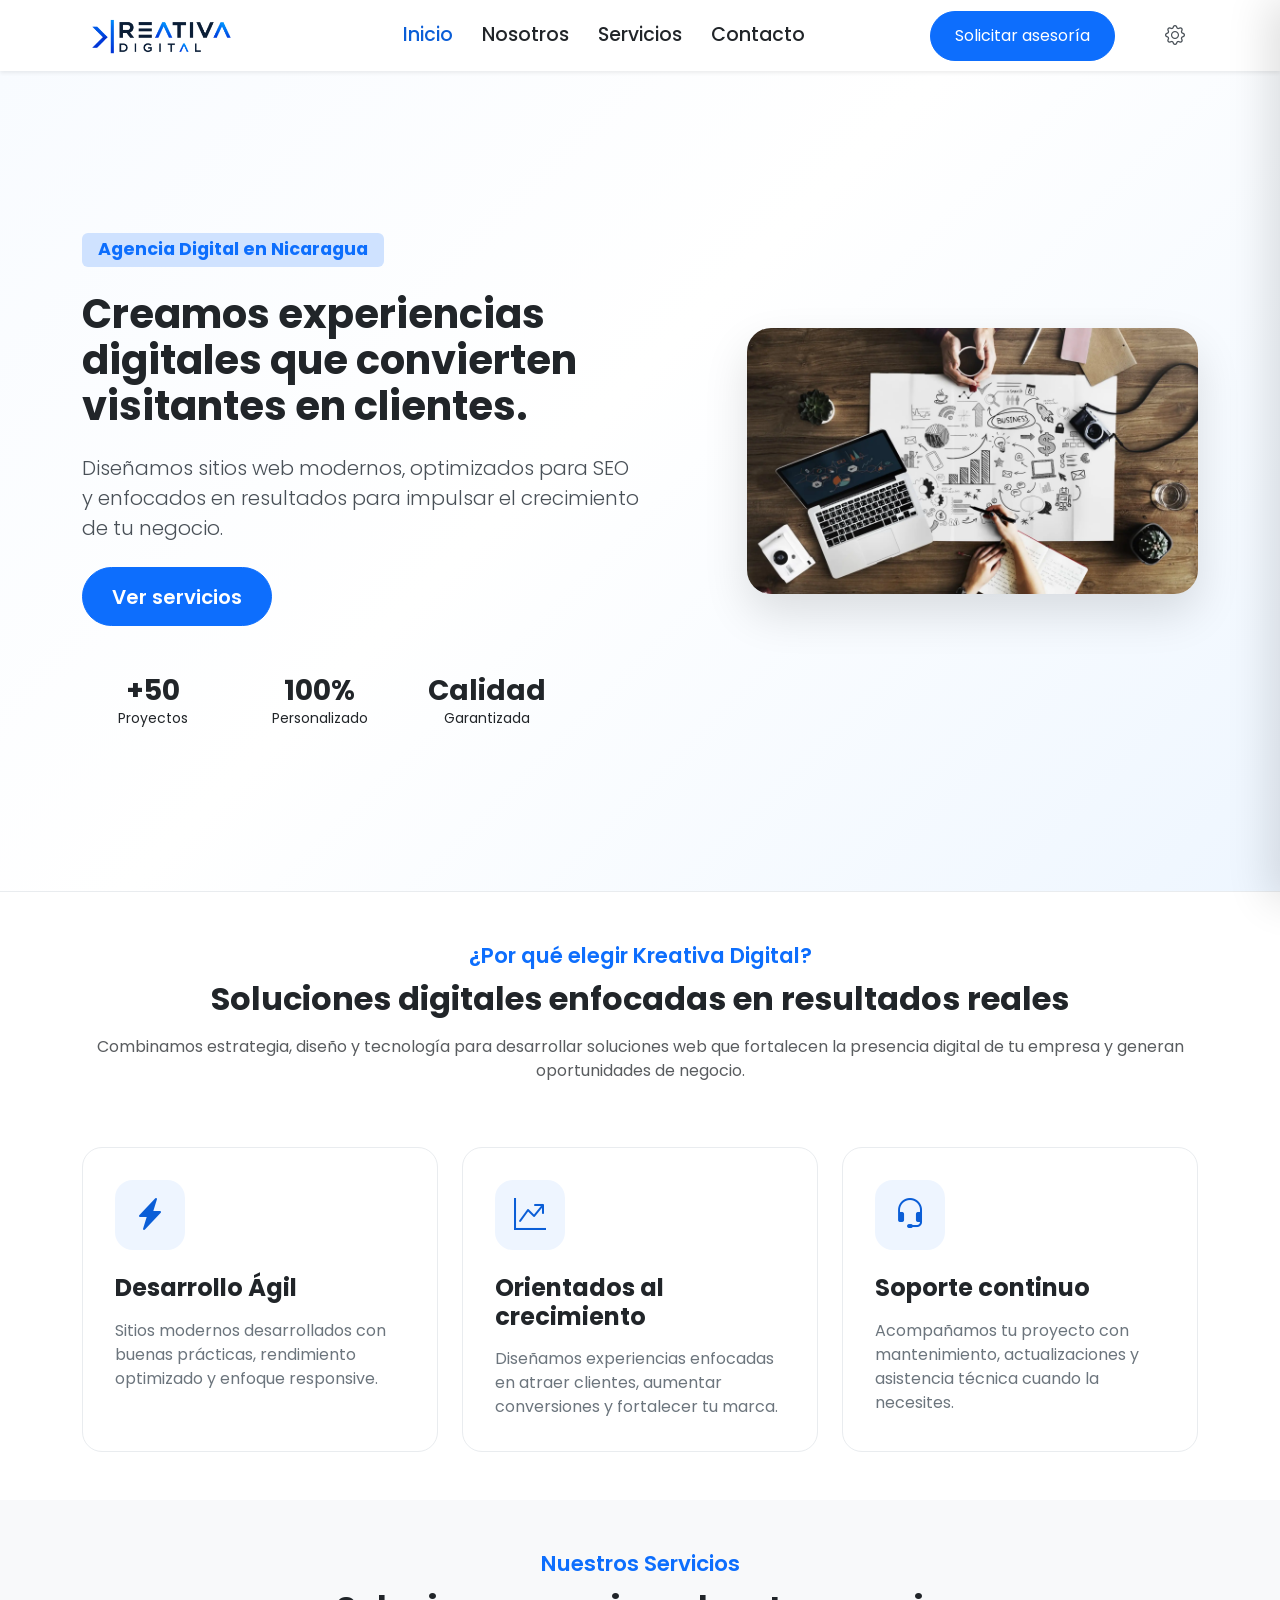
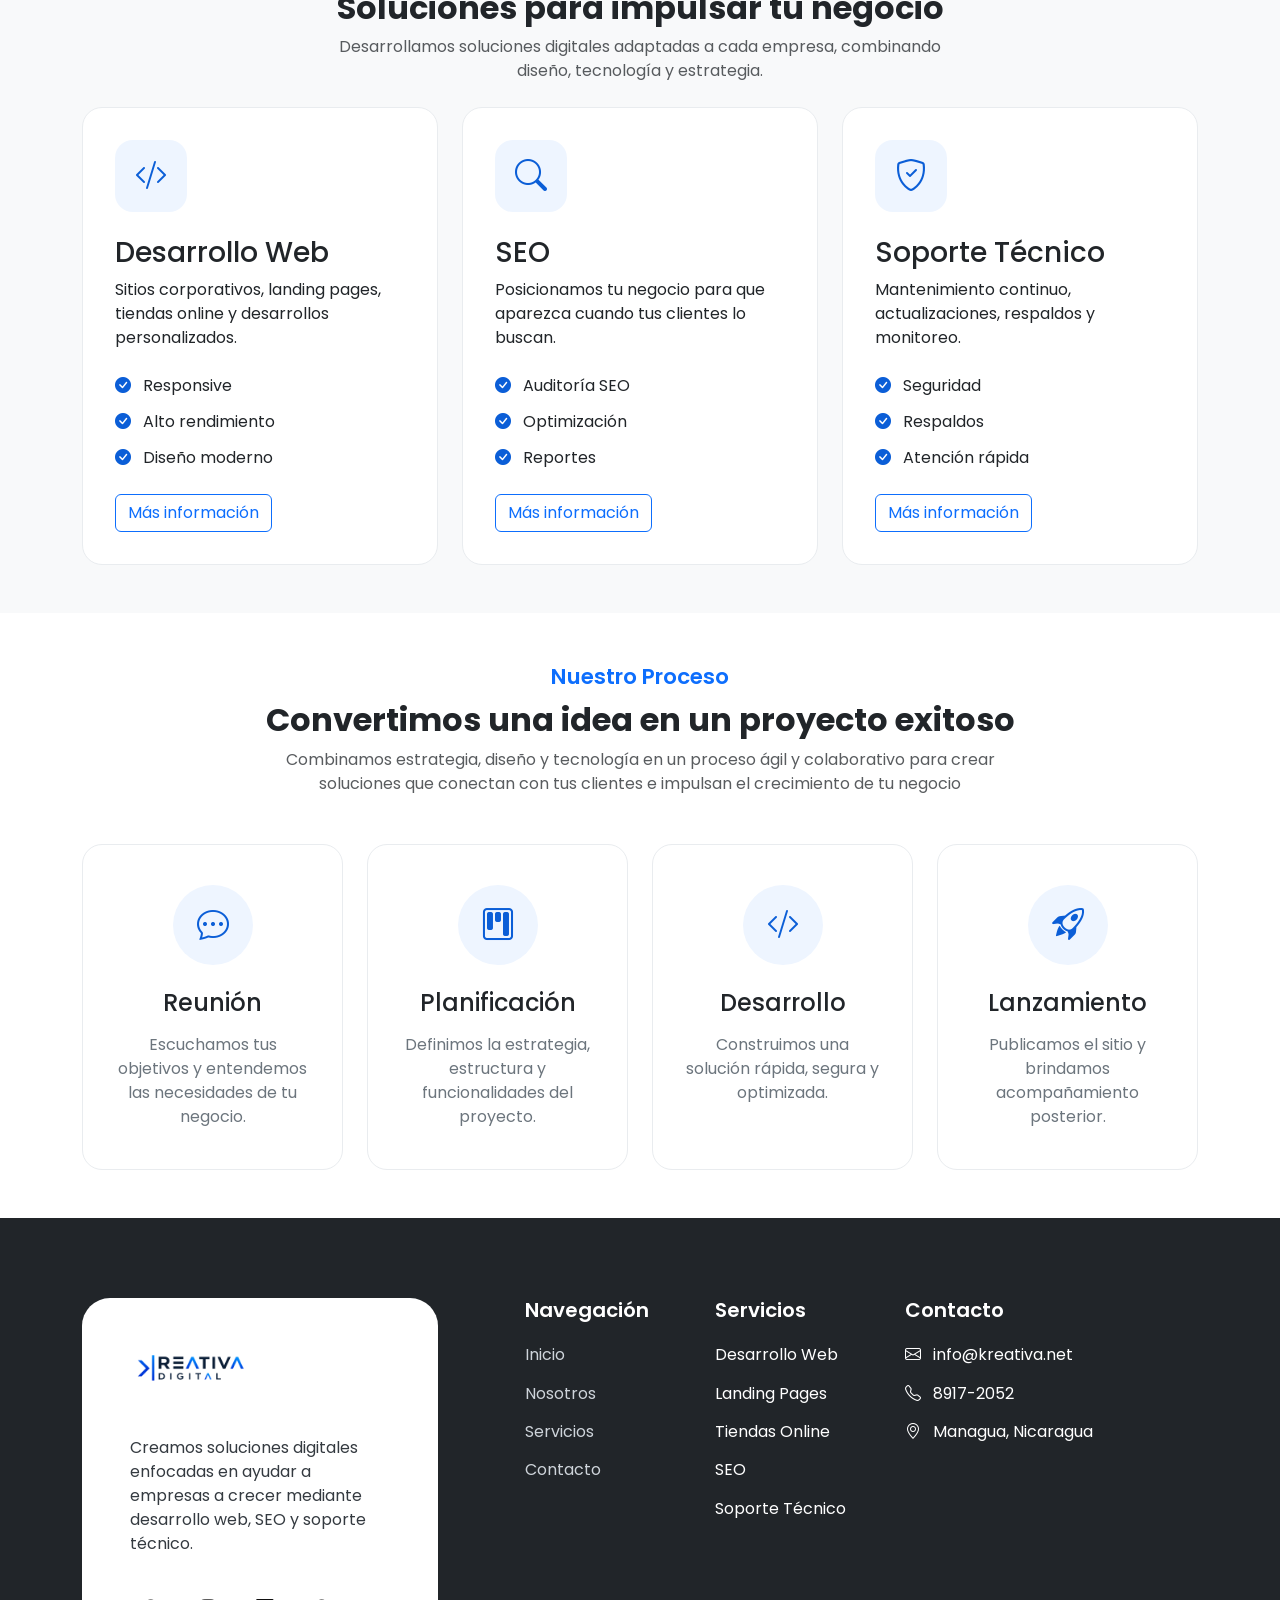
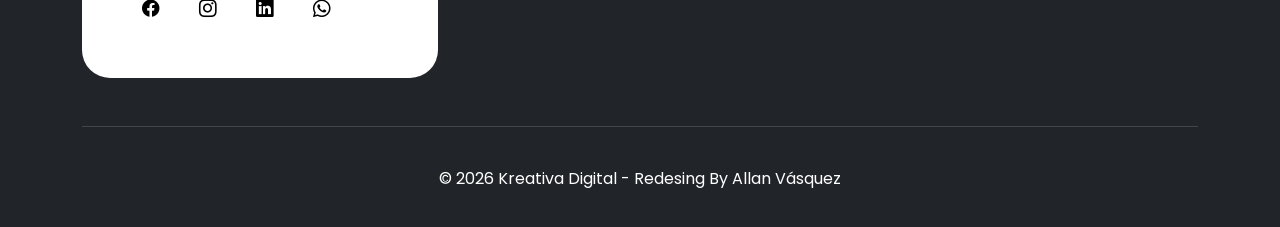
==== commit 6e7a3db6: "Update website content and functionality" ====
--- a/index.html
+++ b/index.html
@@ -1,813 +1,630 @@
-<!DOCTYPE html>
+<!doctype html>
 <html lang="es" data-bs-theme="dark">
-
-<head>
-
-    <meta charset="UTF-8">
-    <meta name="viewport" content="width=device-width, initial-scale=1">
-        <script>
-            const savedTheme = localStorage.getItem("theme") || "light";
-            document.documentElement.setAttribute("data-bs-theme", savedTheme);
-        </script>
+  <head>
+    <meta charset="UTF-8" />
+    <meta name="viewport" content="width=device-width, initial-scale=1" />
+
+    <script>
+      const savedTheme = localStorage.getItem("theme") || "light";
+      document.documentElement.setAttribute("data-bs-theme", savedTheme);
+    </script>
+
     <title>Kreativa Digital | Desarrollo Web Profesional</title>
 
-    <meta name="description"
-        content="Desarrollo web profesional, SEO y soporte técnico para impulsar el crecimiento digital de tu negocio.">
+    <meta
+      name="description"
+      content="Desarrollo web profesional, SEO y soporte técnico para impulsar el crecimiento digital de tu negocio."
+    />
 
     <!-- Bootstrap -->
-    <link href="https://cdn.jsdelivr.net/npm/bootstrap@5.3.8/dist/css/bootstrap.min.css" rel="stylesheet">
+    <link
+      href="https://cdn.jsdelivr.net/npm/bootstrap@5.3.8/dist/css/bootstrap.min.css"
+      rel="stylesheet"
+    />
 
     <!-- Bootstrap Icons -->
-    <link rel="stylesheet"
-        href="https://cdn.jsdelivr.net/npm/bootstrap-icons@1.13.1/font/bootstrap-icons.min.css">
+    <link
+      rel="stylesheet"
+      href="https://cdn.jsdelivr.net/npm/bootstrap-icons@1.13.1/font/bootstrap-icons.min.css"
+    />
 
     <!-- Google Fonts -->
-    <link rel="preconnect" href="https://fonts.googleapis.com">
-
-    <link rel="preconnect" href="https://fonts.gstatic.com" crossorigin>
-
-    <link href="https://fonts.googleapis.com/css2?family=Poppins:wght@300;400;500;600;700&display=swap"
-        rel="stylesheet">
+    <link rel="preconnect" href="https://fonts.googleapis.com" />
+
+    <link rel="preconnect" href="https://fonts.gstatic.com" crossorigin />
+
+    <link
+      href="https://fonts.googleapis.com/css2?family=Poppins:wght@300;400;500;600;700&display=swap"
+      rel="stylesheet"
+    />
 
     <!-- CSS -->
-    <link rel="stylesheet" href="assets/css/variables.css">
-    <link rel="stylesheet" href="assets/css/style.css">
-    <link rel="stylesheet" href="assets/css/responsive.css">
-
-</head>
-
-<body>
-
+    <link rel="stylesheet" href="assets/css/variables.css" />
+    <link rel="stylesheet" href="assets/css/style.css" />
+    <link rel="stylesheet" href="assets/css/responsive.css" />
+  </head>
+
+  <body>
     <!-- Navbar -->
-     
+
     <header class="sticky-top">
-    <nav id="mainNavbar" class="navbar navbar-expand-lg shadow-sm py-6">
+      <nav id="mainNavbar" class="navbar navbar-expand-lg shadow-sm py-6">
         <div class="container">
-
-            <!-- Logo -->
-            <a class="navbar-brand fw-bold" href="index.html">
+          <!-- Logo -->
+          <a class="navbar-brand fw-bold" href="index.html">
+            <img
+              id="themeLogo"
+              src="assets/img/logo/logo.png"
+              alt="Kreativa Digital"
+              height="42"
+            />
+          </a>
+
+          <!-- Controles de navegación y preferencias -->
+
+          <div class="navbar-controls">
+            <!-- Botón móvil -->
+
+            <button
+              class="navbar-toggler"
+              type="button"
+              data-bs-toggle="collapse"
+              data-bs-target="#navbarContent"
+              aria-controls="navbarContent"
+              aria-expanded="false"
+              aria-label="Abrir menú"
+            >
+              <span class="navbar-toggler-icon"></span>
+            </button>
+
+            <!-- Configuración -->
+
+            <button
+              type="button"
+              class="settings-toggle"
+              aria-label="Abrir configuración"
+              aria-expanded="false"
+            >
+              <i class="bi bi-gear"></i>
+            </button>
+          </div>
+
+          <!-- Menú -->
+
+          <div class="collapse navbar-collapse" id="navbarContent">
+            <ul class="navbar-nav mx-auto mb-2 mb-lg-0">
+              <li class="nav-item">
+                <a class="nav-link active" href="index.html"> Inicio </a>
+              </li>
+
+              <li class="nav-item">
+                <a class="nav-link" href="nosotros.html"> Nosotros </a>
+              </li>
+
+              <li class="nav-item">
+                <a class="nav-link" href="servicios.html"> Servicios </a>
+              </li>
+
+              <li class="nav-item">
+                <a class="nav-link" href="contacto.html"> Contacto </a>
+              </li>
+            </ul>
+
+            <a href="contacto.html" class="btn btn-primary px-4">
+              Solicitar asesoría
+            </a>
+          </div>
+        </div>
+      </nav>
+    </header>
+
+    <!-- Panel de preferencias -->
+
+    <aside id="settingsPanel" class="settings-panel" aria-hidden="true">
+      <!-- Encabezado -->
+
+      <div class="settings-panel-header">
+        <h3>Preferencias</h3>
+
+        <button
+          type="button"
+          class="settings-close"
+          aria-label="Cerrar configuración"
+        >
+          <i class="bi bi-x-lg"></i>
+        </button>
+      </div>
+
+      <!-- Contenido -->
+
+      <div class="settings-panel-body">
+        <!-- Tema -->
+
+        <div class="settings-option">
+          <div class="settings-option-info">
+            <i class="bi bi-circle-half"></i>
+
+            <div>
+              <span class="settings-option-title"> Tema </span>
+
+              <small> Personaliza la apariencia </small>
+            </div>
+          </div>
+
+          <button type="button" class="theme-control" aria-label="Cambiar tema">
+            <i class="bi bi-sun"></i>
+          </button>
+        </div>
+
+        <!-- Idioma -->
+
+        <div class="settings-option">
+          <div class="settings-option-info">
+            <i class="bi bi-translate"></i>
+
+            <div>
+              <span class="settings-option-title"> Idioma </span>
+
+              <small> Español </small>
+            </div>
+          </div>
+
+          <i class="bi bi-chevron-right settings-chevron"></i>
+        </div>
+      </div>
+    </aside>
+
+    <!-- Fondo al abrir configuración -->
+
+    <div id="settingsOverlay" class="settings-overlay" aria-hidden="true"></div>
+    <main>
+      <!-- Hero -->
+
+      <section id="hero" class="py-5">
+        <div class="container">
+          <div class="row align-items-center gy-5">
+            <!-- Contenido -->
+
+            <div class="col-lg-7">
+              <span class="badge bg-primary-subtle text-primary mb-4 px-3 py-2">
+                Agencia Digital en Nicaragua
+              </span>
+
+              <h1 class="display-4.5 fw-bold mb-4">
+                Creamos experiencias digitales que convierten visitantes en
+                clientes.
+              </h1>
+
+              <p class="lead mb-4">
+                Diseñamos sitios web modernos, optimizados para SEO y enfocados
+                en resultados para impulsar el crecimiento de tu negocio.
+              </p>
+
+              <div class="d-flex flex-wrap gap-3 mb-5">
+                <a href="servicios.html" class="btn btn-primary btn-lg">
+                  Ver servicios
+                </a>
+              </div>
+
+              <div class="row text-center mt-5 hero-stats">
+                <div class="col-4">
+                  <h3 class="fw-bold mb-0">+50</h3>
+                  <small>Proyectos</small>
+                </div>
+
+                <div class="col-4">
+                  <h3 class="fw-bold mb-0">100%</h3>
+                  <small>Personalizado</small>
+                </div>
+
+                <div class="col-4">
+                  <h3 class="fw-bold mb-0">Calidad</h3>
+                  <small>Garantizada</small>
+                </div>
+              </div>
+            </div>
+
+            <!-- Imagen -->
+
+            <div class="col-lg-5 text-center">
+              <img
+                src="assets/img/hero/hero.webp"
+                alt="Equipo de Kreativa Digital trabajando en proyectos digitales"
+                class="img-fluid hero-image"
+              />
+            </div>
+          </div>
+        </div>
+      </section>
+
+      <!-- Value Proposition -->
+      <section id="value-proposition" class="py-5">
+        <div class="container">
+          <!-- Encabezado -->
+
+          <div class="row justify-content-center text-center mb-5">
+            <div class="col-lg-7.5">
+              <span class="section-label text-primary fw-semibold">
+                ¿Por qué elegir Kreativa Digital?
+              </span>
+
+              <h2 class="fw-bold mt-2 mb-3">
+                Soluciones digitales enfocadas en resultados reales
+              </h2>
+
+              <p class="text-muted">
+                Combinamos estrategia, diseño y tecnología para desarrollar
+                soluciones web que fortalecen la presencia digital de tu empresa
+                y generan oportunidades de negocio.
+              </p>
+            </div>
+          </div>
+
+          <!-- Tarjetas -->
+
+          <div class="row g-4">
+            <!-- Card 1 -->
+
+            <div class="col-md-6 col-lg-4">
+              <div class="value-card h-100">
+                <div class="value-icon">
+                  <i class="bi bi-lightning-charge-fill"></i>
+                </div>
+
+                <h4>Desarrollo Ágil</h4>
+
+                <p>
+                  Sitios modernos desarrollados con buenas prácticas,
+                  rendimiento optimizado y enfoque responsive.
+                </p>
+              </div>
+            </div>
+
+            <!-- Card 2 -->
+
+            <div class="col-md-6 col-lg-4">
+              <div class="value-card h-100">
+                <div class="value-icon">
+                  <i class="bi bi-graph-up-arrow"></i>
+                </div>
+
+                <h4>Orientados al crecimiento</h4>
+
+                <p>
+                  Diseñamos experiencias enfocadas en atraer clientes, aumentar
+                  conversiones y fortalecer tu marca.
+                </p>
+              </div>
+            </div>
+
+            <!-- Card 3 -->
+
+            <div class="col-md-6 col-lg-4">
+              <div class="value-card h-100">
+                <div class="value-icon">
+                  <i class="bi bi-headset"></i>
+                </div>
+
+                <h4>Soporte continuo</h4>
+
+                <p>
+                  Acompañamos tu proyecto con mantenimiento, actualizaciones y
+                  asistencia técnica cuando la necesites.
+                </p>
+              </div>
+            </div>
+          </div>
+        </div>
+      </section>
+
+      <!-- Featured Services -->
+
+      <section id="featured-services" class="py-5">
+        <div class="container">
+          <div class="text-center mb-4">
+            <span class="section-label text-primary fw-semibold">
+              Nuestros Servicios
+            </span>
+
+            <h2 class="fw-bold mt-2">Soluciones para impulsar tu negocio</h2>
+
+            <p class="text-muted mx-auto" style="max-width: 650px">
+              Desarrollamos soluciones digitales adaptadas a cada empresa,
+              combinando diseño, tecnología y estrategia.
+            </p>
+          </div>
+
+          <div class="row g-4">
+            <!-- Desarrollo Web -->
+
+            <div class="col-lg-4">
+              <div class="service-card h-100">
+                <div class="service-icon">
+                  <i class="bi bi-code-slash"></i>
+                </div>
+
+                <h3>Desarrollo Web</h3>
+
+                <p>
+                  Sitios corporativos, landing pages, tiendas online y
+                  desarrollos personalizados.
+                </p>
+
+                <ul class="list-unstyled">
+                  <li><i class="bi bi-check-circle-fill"></i> Responsive</li>
+
+                  <li>
+                    <i class="bi bi-check-circle-fill"></i> Alto rendimiento
+                  </li>
+
+                  <li>
+                    <i class="bi bi-check-circle-fill"></i> Diseño moderno
+                  </li>
+                </ul>
+
+                <a href="servicios.html" class="btn btn-outline-primary">
+                  Más información
+                </a>
+              </div>
+            </div>
+
+            <!-- SEO -->
+
+            <div class="col-lg-4">
+              <div class="service-card h-100">
+                <div class="service-icon">
+                  <i class="bi bi-search"></i>
+                </div>
+
+                <h3>SEO</h3>
+
+                <p>
+                  Posicionamos tu negocio para que aparezca cuando tus clientes
+                  lo buscan.
+                </p>
+
+                <ul class="list-unstyled">
+                  <li><i class="bi bi-check-circle-fill"></i> Auditoría SEO</li>
+
+                  <li><i class="bi bi-check-circle-fill"></i> Optimización</li>
+
+                  <li><i class="bi bi-check-circle-fill"></i> Reportes</li>
+                </ul>
+
+                <a href="servicios.html" class="btn btn-outline-primary">
+                  Más información
+                </a>
+              </div>
+            </div>
+            <!-- Soporte -->
+
+            <div class="col-lg-4">
+              <div class="service-card h-100">
+                <div class="service-icon">
+                  <i class="bi bi-shield-check"></i>
+                </div>
+
+                <h3>Soporte Técnico</h3>
+
+                <p>
+                  Mantenimiento continuo, actualizaciones, respaldos y
+                  monitoreo.
+                </p>
+
+                <ul class="list-unstyled">
+                  <li><i class="bi bi-check-circle-fill"></i> Seguridad</li>
+
+                  <li><i class="bi bi-check-circle-fill"></i> Respaldos</li>
+
+                  <li>
+                    <i class="bi bi-check-circle-fill"></i> Atención rápida
+                  </li>
+                </ul>
+
+                <a href="servicios.html" class="btn btn-outline-primary">
+                  Más información
+                </a>
+              </div>
+            </div>
+          </div>
+        </div>
+      </section>
+
+      <!-- Why Choose Us -->
+
+      <!-- Process -->
+
+      <section id="work-process" class="py-5">
+        <div class="container">
+          <div class="text-center mb-5">
+            <span class="section-label text-primary fw-semibold">
+              Nuestro Proceso
+            </span>
+
+            <h2 class="fw-bold mt-2">
+              Convertimos una idea en un proyecto exitoso
+            </h2>
+
+            <p class="text-muted mx-auto" style="max-width: 720px">
+              Combinamos estrategia, diseño y tecnología en un proceso ágil y
+              colaborativo para crear soluciones que conectan con tus clientes e
+              impulsan el crecimiento de tu negocio
+            </p>
+          </div>
+
+          <div class="row g-4">
+            <div class="col-md-6 col-lg-3">
+              <div class="process-card">
+                <div class="process-icon">
+                  <i class="bi bi-chat-dots"></i>
+                </div>
+
+                <h4>Reunión</h4>
+
+                <p>
+                  Escuchamos tus objetivos y entendemos las necesidades de tu
+                  negocio.
+                </p>
+              </div>
+            </div>
+
+            <div class="col-md-6 col-lg-3">
+              <div class="process-card">
+                <div class="process-icon">
+                  <i class="bi bi-kanban"></i>
+                </div>
+
+                <h4>Planificación</h4>
+
+                <p>
+                  Definimos la estrategia, estructura y funcionalidades del
+                  proyecto.
+                </p>
+              </div>
+            </div>
+
+            <div class="col-md-6 col-lg-3">
+              <div class="process-card">
+                <div class="process-icon">
+                  <i class="bi bi-code-slash"></i>
+                </div>
+
+                <h4>Desarrollo</h4>
+
+                <p>Construimos una solución rápida, segura y optimizada.</p>
+              </div>
+            </div>
+
+            <div class="col-md-6 col-lg-3">
+              <div class="process-card">
+                <div class="process-icon">
+                  <i class="bi bi-rocket-takeoff"></i>
+                </div>
+
+                <h4>Lanzamiento</h4>
+
+                <p>Publicamos el sitio y brindamos acompañamiento posterior.</p>
+              </div>
+            </div>
+          </div>
+        </div>
+      </section>
+
+      <!-- Clients -->
+
+      <!-- Testimonials -->
+    </main>
+
+    <!-- Footer -->
+
+    <footer id="footer">
+      <div class="container">
+        <div class="row gy-5">
+          <!-- Empresa -->
+          <div class="col-lg-4">
+            <div class="footer-brand-card">
+              <a href="index.html" class="footer-logo">
                 <img
-    id="themeLogo"
-    src="assets/img/logo/logo.png"
-    alt="Kreativa Digital"
-    height="42">
-            </a>
-
-           <!-- Controles de navegación y preferencias -->
-
-<div class="navbar-controls">
-
-    <!-- Botón móvil -->
-
-    <button
-        class="navbar-toggler"
-        type="button"
-        data-bs-toggle="collapse"
-        data-bs-target="#navbarContent"
-        aria-controls="navbarContent"
-        aria-expanded="false"
-        aria-label="Abrir menú">
-
-        <span class="navbar-toggler-icon"></span>
-
-    </button>
-
-    <!-- Configuración -->
-
-    <button
-        type="button"
-        class="settings-toggle"
-        aria-label="Abrir configuración"
-        aria-expanded="false">
-
-        <i class="bi bi-gear"></i>
-
-    </button>
-
-</div>
-
-            <!-- Menú -->
-
-            <div class="collapse navbar-collapse" id="navbarContent">
-
-    <ul class="navbar-nav mx-auto mb-2 mb-lg-0">
-
-        <li class="nav-item">
-            <a class="nav-link active" href="index.html">
-                Inicio
-            </a>
-        </li>
-
-        <li class="nav-item">
-            <a class="nav-link" href="nosotros.html">
-                Nosotros
-            </a>
-        </li>
-
-        <li class="nav-item">
-            <a class="nav-link" href="servicios.html">
-                Servicios
-            </a>
-        </li>
-
-        <li class="nav-item">
-            <a class="nav-link" href="contacto.html">
-                Contacto
-            </a>
-        </li>
-
-    </ul>
-
-    <a
-        href="contacto.html"
-        class="btn btn-primary px-4">
-
-        Solicitar asesoría
-
-    </a>
-
-</div>
-
-        </div>
-    </nav>
-</header>
-
-<!-- Panel de preferencias -->
-
-<aside
-    id="settingsPanel"
-    class="settings-panel"
-    aria-hidden="true">
-
-    <!-- Encabezado -->
-
-    <div class="settings-panel-header">
-
-        <h3>Preferencias</h3>
-
-        <button
-            type="button"
-            class="settings-close"
-            aria-label="Cerrar configuración">
-
-            <i class="bi bi-x-lg"></i>
-
-        </button>
-
-    </div>
-
-    <!-- Contenido -->
-
-    <div class="settings-panel-body">
-
-        <!-- Tema -->
-
-        <div class="settings-option">
-
-            <div class="settings-option-info">
-
-                <i class="bi bi-circle-half"></i>
-
-                <div>
-
-                    <span class="settings-option-title">
-                        Tema
-                    </span>
-
-                    <small>
-                        Personaliza la apariencia
-                    </small>
-
-                </div>
-
-            </div>
-
-            <!-- Aquí irá posteriormente el control de tema -->
-
-            <button
-                type="button"
-                class="theme-control"
-                aria-label="Cambiar tema">
-
-                <i class="bi bi-sun"></i>
-
-            </button>
-
-        </div>
-
-        <!-- Idioma -->
-
-        <div class="settings-option">
-
-            <div class="settings-option-info">
-
-                <i class="bi bi-translate"></i>
-
-                <div>
-
-                    <span class="settings-option-title">
-                        Idioma
-                    </span>
-
-                    <small>
-                        Español
-                    </small>
-
-                </div>
-
-            </div>
-
-            <i class="bi bi-chevron-right settings-chevron"></i>
-
-        </div>
-
-    </div>
-
-</aside>
-
-<!-- Fondo al abrir configuración -->
-
-<div
-    id="settingsOverlay"
-    class="settings-overlay"
-    aria-hidden="true">
-</div>
-    <main>
-
-        <!-- Hero -->
-
-        <section id="hero" class="py-5">
-    <div class="container">
-
-        <div class="row align-items-center gy-5">
-
-            <!-- Contenido -->
-
-            <div class="col-lg-7">
-
-                <span class="badge bg-primary-subtle text-primary mb-4 px-3 py-2">
-                    Agencia Digital en Nicaragua
-                </span>
-
-                <h1 class="display-4.5 fw-bold mb-4">
-                    Creamos experiencias digitales que convierten visitantes en clientes.
-                </h1>
-
-                <p class="lead mb-4">
-                    Diseñamos sitios web modernos, optimizados para SEO y enfocados en resultados para impulsar el crecimiento de tu negocio.
-                </p>
-
-                <div class="d-flex flex-wrap gap-3 mb-5">
-
-
-                    <a href="servicios.html" class="btn btn-primary btn-lg">
-                        Ver servicios
-                    </a>
-
-                </div>
-
-                <div class="row text-center mt-5 hero-stats">
-
-                    <div class="col-4">
-                        <h3 class="fw-bold mb-0">+50</h3>
-                        <small>Proyectos</small>
-                    </div>
-
-                    <div class="col-4">
-                        <h3 class="fw-bold mb-0">100%</h3>
-                        <small>Personalizado</small>
-                    </div>
-
-                    <div class="col-4">
-                        <h3 class="fw-bold mb-0">Calidad</h3>
-                        <small>Garantizada</small>
-                    </div>
-
-                </div>
-
-            </div>
-
-            <!-- Imagen -->
-
-           <div class="col-lg-5 text-center">
-
-    <img
-        src="assets/img/hero/hero.webp"
-        alt="Equipo de Kreativa Digital trabajando en proyectos digitales"
-        class="img-fluid hero-image">
-
-</div>
-
-        </div>
-
-    </div>
-</section>
-
-        <!-- Value Proposition -->
-        <section id="value-proposition" class="py-5">
-
-    <div class="container">
-
-        <!-- Encabezado -->
-
-        <div class="row justify-content-center text-center mb-5">
-
-            <div class="col-lg-7.5">
-            <span class="section-label text-primary fw-semibold">
-                ¿Por qué elegir Kreativa Digital?
-            </span>
-            
-
-                <h2 class="fw-bold mt-2 mb-3">
-                    Soluciones digitales enfocadas en resultados reales
-                </h2>
-
-                <p class="text-muted">
-                    Combinamos estrategia, diseño y tecnología para desarrollar
-                    soluciones web que fortalecen la presencia digital de tu empresa
-                    y generan oportunidades de negocio.
-                </p>
-
-            </div>
-
-        </div>
-
-        <!-- Tarjetas -->
-
-        <div class="row g-4">
-
-            <!-- Card 1 -->
-
-            <div class="col-md-6 col-lg-4">
-
-                <div class="value-card h-100">
-
-                    <div class="value-icon">
-                        <i class="bi bi-lightning-charge-fill"></i>
-                    </div>
-
-                    <h4>Desarrollo Ágil</h4>
-
-                    <p>
-                        Sitios modernos desarrollados con buenas prácticas,
-                        rendimiento optimizado y enfoque responsive.
-                    </p>
-
-                </div>
-
-            </div>
-
-            <!-- Card 2 -->
-
-            <div class="col-md-6 col-lg-4">
-
-                <div class="value-card h-100">
-
-                    <div class="value-icon">
-                        <i class="bi bi-graph-up-arrow"></i>
-                    </div>
-
-                    <h4>Orientados al crecimiento</h4>
-
-                    <p>
-                        Diseñamos experiencias enfocadas en atraer clientes,
-                        aumentar conversiones y fortalecer tu marca.
-                    </p>
-
-                </div>
-
-            </div>
-
-            <!-- Card 3 -->
-
-            <div class="col-md-6 col-lg-4">
-
-                <div class="value-card h-100">
-
-                    <div class="value-icon">
-                        <i class="bi bi-headset"></i>
-                    </div>
-
-                    <h4>Soporte continuo</h4>
-
-                    <p>
-                        Acompañamos tu proyecto con mantenimiento,
-                        actualizaciones y asistencia técnica cuando la necesites.
-                    </p>
-
-                </div>
-
-            </div>
-
-        </div>
-
-    </div>
-
-</section>
-
-
-        <!-- Featured Services -->
-
-        <section id="featured-services" class="py-5">
-
-    <div class="container">
-
-        <div class="text-center mb-4">
-
-           <span class="section-label text-primary fw-semibold">
-                Nuestros Servicios
-            </span>
-
-            <h2 class="fw-bold mt-2">
-                Soluciones para impulsar tu negocio
-            </h2>
-
-            <p class="text-muted mx-auto" style="max-width:650px;">
-                Desarrollamos soluciones digitales adaptadas a cada empresa,
-                combinando diseño, tecnología y estrategia.
-            </p>
-
-        </div>
-
-        <div class="row g-4">
-
-            <!-- Desarrollo Web -->
-
-            <div class="col-lg-4">
-
-                <div class="service-card h-100">
-
-                    <div class="service-icon">
-                        <i class="bi bi-code-slash"></i>
-                    </div>
-
-                    <h3>Desarrollo Web</h3>
-
-                    <p>
-                        Sitios corporativos, landing pages,
-                        tiendas online y desarrollos personalizados.
-                    </p>
-
-                    <ul class="list-unstyled">
-
-                        <li><i class="bi bi-check-circle-fill"></i> Responsive</li>
-
-                        <li><i class="bi bi-check-circle-fill"></i> Alto rendimiento</li>
-
-                        <li><i class="bi bi-check-circle-fill"></i> Diseño moderno</li>
-
-                    </ul>
-
-                    <a href="servicios.html" class="btn btn-outline-primary">
-                        Más información
-                    </a>
-
-                </div>
-
-            </div>
-
-            <!-- Soporte -->
-
-            <div class="col-lg-4">
-
-                <div class="service-card h-100">
-
-                    <div class="service-icon">
-
-                        <i class="bi bi-shield-check"></i>
-
-                    </div>
-
-                    <h3>Soporte Técnico</h3>
-
-                    <p>
-
-                        Mantenimiento continuo,
-                        actualizaciones,
-                        respaldos y monitoreo.
-
-                    </p>
-
-                    <ul class="list-unstyled">
-
-                        <li><i class="bi bi-check-circle-fill"></i> Seguridad</li>
-
-                        <li><i class="bi bi-check-circle-fill"></i> Respaldos</li>
-
-                        <li><i class="bi bi-check-circle-fill"></i> Atención rápida</li>
-
-                    </ul>
-
-                    <a href="servicios.html" class="btn btn-outline-primary">
-
-                        Más información
-
-                    </a>
-
-                </div>
-
-            </div>
-
-            <!-- SEO -->
-
-            <div class="col-lg-4">
-
-                <div class="service-card h-100">
-
-                    <div class="service-icon">
-
-                        <i class="bi bi-search"></i>
-
-                    </div>
-
-                    <h3>SEO</h3>
-
-                    <p>
-
-                        Posicionamos tu negocio para que
-                        aparezca cuando tus clientes lo buscan.
-
-                    </p>
-
-                    <ul class="list-unstyled">
-
-                        <li><i class="bi bi-check-circle-fill"></i> Auditoría SEO</li>
-
-                        <li><i class="bi bi-check-circle-fill"></i> Optimización</li>
-
-                        <li><i class="bi bi-check-circle-fill"></i> Reportes</li>
-
-                    </ul>
-
-                    <a href="servicios.html" class="btn btn-outline-primary">
-
-                        Más información
-
-                    </a>
-
-                </div>
-
-            </div>
-
-        </div>
-
-    </div>
-
-</section>
-
-        <!-- Why Choose Us -->
-
-
-
-        <!-- Process -->
-
-        <section id="work-process" class="py-5">
-
-    <div class="container">
-
-        <div class="text-center mb-5">
-
-            <span class="section-label text-primary fw-semibold">
-                Nuestro Proceso
-            </span>
-
-            <h2 class="fw-bold mt-2">
-                Así convertimos una idea en un proyecto exitoso
-            </h2>
-
-            <p class="text-muted mx-auto" style="max-width:700px;">
-                Trabajamos con una metodología clara y colaborativa para garantizar
-                resultados de calidad en cada etapa del proyecto.
-            </p>
-
-        </div>
-
-        <div class="row g-4">
-
-            <div class="col-md-6 col-lg-3">
-
-                <div class="process-card">
-
-                    
-
-                    <div class="process-icon">
-                        <i class="bi bi-chat-dots"></i>
-                    </div>
-
-                    <h4>Reunión</h4>
-
-                    <p>
-                        Escuchamos tus objetivos y entendemos las necesidades de tu negocio.
-                    </p>
-
-                </div>
-
-            </div>
-
-            <div class="col-md-6 col-lg-3">
-
-                <div class="process-card">
-
-                    
-
-                    <div class="process-icon">
-                        <i class="bi bi-kanban"></i>
-                    </div>
-
-                    <h4>Planificación</h4>
-
-                    <p>
-                        Definimos la estrategia, estructura y funcionalidades del proyecto.
-                    </p>
-
-                </div>
-
-            </div>
-
-            <div class="col-md-6 col-lg-3">
-
-                <div class="process-card">
-
-                    
-
-                    <div class="process-icon">
-                        <i class="bi bi-code-slash"></i>
-                    </div>
-
-                    <h4>Desarrollo</h4>
-
-                    <p>
-                        Construimos una solución rápida, segura y optimizada.
-                    </p>
-
-                </div>
-
-            </div>
-
-            <div class="col-md-6 col-lg-3">
-
-                <div class="process-card">
-
-                   
-
-                    <div class="process-icon">
-                        <i class="bi bi-rocket-takeoff"></i>
-                    </div>
-
-                    <h4>Lanzamiento</h4>
-
-                    <p>
-                        Publicamos el sitio y brindamos acompañamiento posterior.
-                    </p>
-
-                </div>
-
-            </div>
-
-        </div>
-
-    </div>
-
-</section>
-
-        <!-- Clients -->
-
-
-
-        <!-- Testimonials -->
-
-    </main>
-
-
-
-    <!-- Footer -->
-
-    <footer id="footer">
-
-    <div class="container">
-
-        <div class="row gy-5">
-
-            <!-- Empresa -->
-
-            <div class="col-lg-4">
-
-                <a href="index.html" class="footer-logo">
-    <img
-        id="themeFooterLogo"
-        src="assets/img/logo/logo.png"
-        alt="Kreativa Digital"
-        height="42">
-</a>
-
-                <p class="mt-4">
-
-                    Creamos soluciones digitales enfocadas en ayudar a empresas
-                    a crecer mediante desarrollo web, SEO y soporte técnico.
-
-                </p>
-
-                <div class="social-links">
-
-                    <a href="#"><i class="bi bi-facebook"></i></a>
-
-                    <a href="#"><i class="bi bi-instagram"></i></a>
-
-                    <a href="#"><i class="bi bi-linkedin"></i></a>
-
-                    <a href="#"><i class="bi bi-whatsapp"></i></a>
-
-                </div>
-
-            </div>
-
-            <!-- Navegación -->
-
-            <div class="col-lg-2 col-md-6">
-
+                  id="themeFooterLogo"
+                  src="assets/img/logo/logo.png"
+                  alt="Kreativa Digital"
+                  height="42"
+                />
+              </a>
+
+              <p>
+                Creamos soluciones digitales enfocadas en ayudar a empresas a
+                crecer mediante desarrollo web, SEO y soporte técnico.
+              </p>
+
+              <div class="social-links">
+                <a href="#"><i class="bi bi-facebook"></i></a>
+
+                <a href="#"><i class="bi bi-instagram"></i></a>
+
+                <a href="#"><i class="bi bi-linkedin"></i></a>
+
+                <!-- Boton de Whastapp en footer -->
+
+                <a
+                  href="https://wa.me/50589172052"
+                  target="_blank"
+                  rel="noopener noreferrer"
+                  aria-label="Contactar por WhatsApp"
+                  data-bs-toggle="tooltip"
+                  data-bs-placement="top"
+                  title="Contactar por WhatsApp"
+                >
+                  <i class="bi bi-whatsapp"></i>
+                </a>
+              </div>
+            </div>
+          </div>
+
+          <!-- Columnas del footer -->
+
+          <div class="col-lg-8">
+            <div class="row gy-5 gx-lg-4">
+              <!-- Navegación -->
+              <div class="col-lg-3 col-md-6 offset-lg-1">
                 <h5>Navegación</h5>
 
                 <ul class="list-unstyled">
-
-                    <li><a href="index.html">Inicio</a></li>
-
-                    <li><a href="nosotros.html">Nosotros</a></li>
-
-                    <li><a href="servicios.html">Servicios</a></li>
-
-                    <li><a href="contacto.html">Contacto</a></li>
-
+                  <li><a href="index.html">Inicio</a></li>
+                  <li><a href="nosotros.html">Nosotros</a></li>
+                  <li><a href="servicios.html">Servicios</a></li>
+                  <li><a href="contacto.html">Contacto</a></li>
                 </ul>
-
-            </div>
-
-            <!-- Servicios -->
-
-            <div class="col-lg-3 col-md-6">
-
+              </div>
+
+              <!-- Servicios -->
+              <div class="col-lg-3 col-md-6">
                 <h5>Servicios</h5>
 
                 <ul class="list-unstyled">
-
-                    <li>Desarrollo Web</li>
-
-                    <li>Landing Pages</li>
-
-                    <li>Tiendas Online</li>
-
-                    <li>SEO</li>
-
-                    <li>Soporte Técnico</li>
-
+                  <li>Desarrollo Web</li>
+                  <li>Landing Pages</li>
+                  <li>Tiendas Online</li>
+                  <li>SEO</li>
+                  <li>Soporte Técnico</li>
                 </ul>
-
-            </div>
-
-            <!-- Contacto -->
-
-            <div class="col-lg-3">
-
+              </div>
+
+              <!-- Contacto -->
+              <div class="col-lg-5 col-md-6">
                 <h5>Contacto</h5>
 
                 <ul class="list-unstyled">
-
-                    <li>
-                        <i class="bi bi-envelope"></i>
-                        contacto@kreativadigital.net
-                    </li>
-
-                    <li class="mt-3">
-                        <i class="bi bi-telephone"></i>
-                        +505 0000-0000
-                    </li>
-
-                    <li class="mt-3">
-                        <i class="bi bi-geo-alt"></i>
-                        Nicaragua
-                    </li>
-
+                  <li class="footer-contact-item">
+                    <i class="bi bi-envelope"></i>
+                    <span>info@kreativa.net</span>
+                  </li>
+
+                  <li class="footer-contact-item">
+                    <i class="bi bi-telephone"></i>
+                    <span>8917-2052</span>
+                  </li>
+
+                  <li class="footer-contact-item">
+                    <i class="bi bi-geo-alt"></i>
+                    <span>Managua, Nicaragua</span>
+                  </li>
                 </ul>
-
-            </div>
-
-        </div>
-
-        <hr>
+              </div>
+            </div>
+          </div>
+        </div>
+
+        <hr />
 
         <div class="text-center py-3">
-
-            © 2026 Kreativa Digital - Redesing By Allan Vásquez
-
-        </div>
-
-    </div>
-
-</footer>
+          © 2026 Kreativa Digital - Redesing By Allan Vásquez
+        </div>
+      </div>
+    </footer>
 
     <script src="https://cdn.jsdelivr.net/npm/bootstrap@5.3.8/dist/js/bootstrap.bundle.min.js"></script>
 
     <script src="assets/js/main.js"></script>
-
-</body>
-
-</html>+  </body>
+</html>
--- a/assets/css/style.css
+++ b/assets/css/style.css
@@ -149,7 +149,7 @@
 
     padding:0;
 
-    border:1px solid var(--border-color);
+    border:none;
 
     border-radius:14px;
 
@@ -161,10 +161,8 @@
 
     transition:
         background-color .25s ease,
-        border-color .25s ease,
         color .25s ease,
-        transform .25s ease,
-        box-shadow .25s ease;
+        transform .25s ease;
 }
 
 
@@ -386,6 +384,13 @@
 .theme-control{
     width:46px;
     height:46px;
+
+    min-width:46px;
+    min-height:46px;
+
+    padding:0;
+
+    flex-shrink:0;
 
     display:flex;
 
@@ -502,8 +507,19 @@
 }
 
 /* ==========================
+   Control de textos
+========================== */
+
+.section-label{
+    font-size:1.35rem;
+}
+
+
+/* ==========================
    VALUE PROPOSITION
 ========================== */
+
+
 
 #value-proposition{
     background:var(--bg-primary);
@@ -956,6 +972,51 @@
     opacity:.15;
 
 }
+/* Tarjeta de marca */
+
+.footer-brand-card{
+
+    height:100%;
+
+    padding:48px;
+
+    background:#ffffff;
+
+    border-radius:28px;
+
+    display:flex;
+
+    flex-direction:column;
+
+}
+#footer p{
+
+    color:#ced4da;
+
+}
+#footer .footer-brand-card p{
+    color:#343a40;
+    margin-top:3rem;
+    margin-bottom:0;
+}
+#footer .footer-brand-card .social-links a{
+    color:black;
+}
+.footer-contact-item{
+
+    display:flex;
+
+    align-items:center;
+
+    gap:.75rem;
+
+}
+
+.footer-contact-item i{
+
+    flex-shrink:0;
+
+}
 /*==========================
 MISSION & VISION
 ==========================*/
@@ -1007,9 +1068,7 @@
     margin-bottom:1.5rem;
 
 }
-.section-label{
-    font-size:1.1rem;
-}
+
 /*==========================
 VALUES
 ==========================*/
